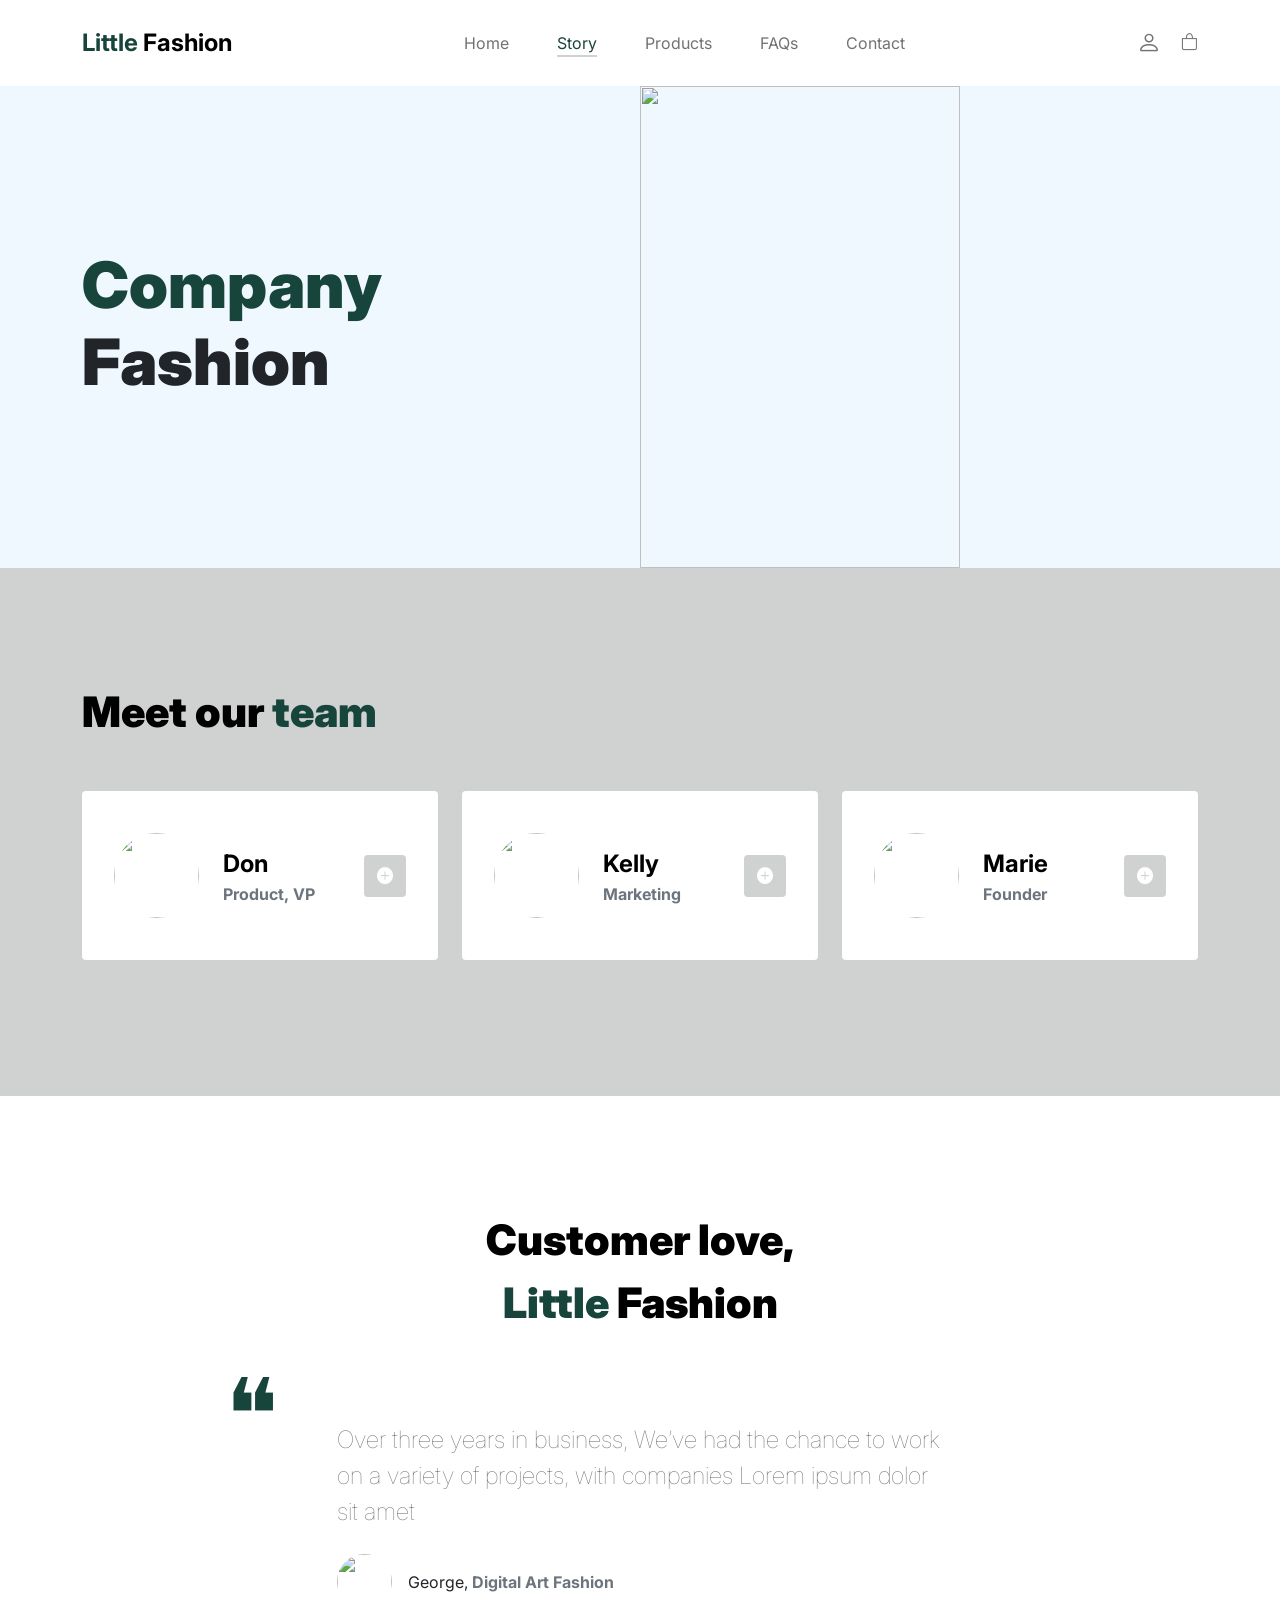
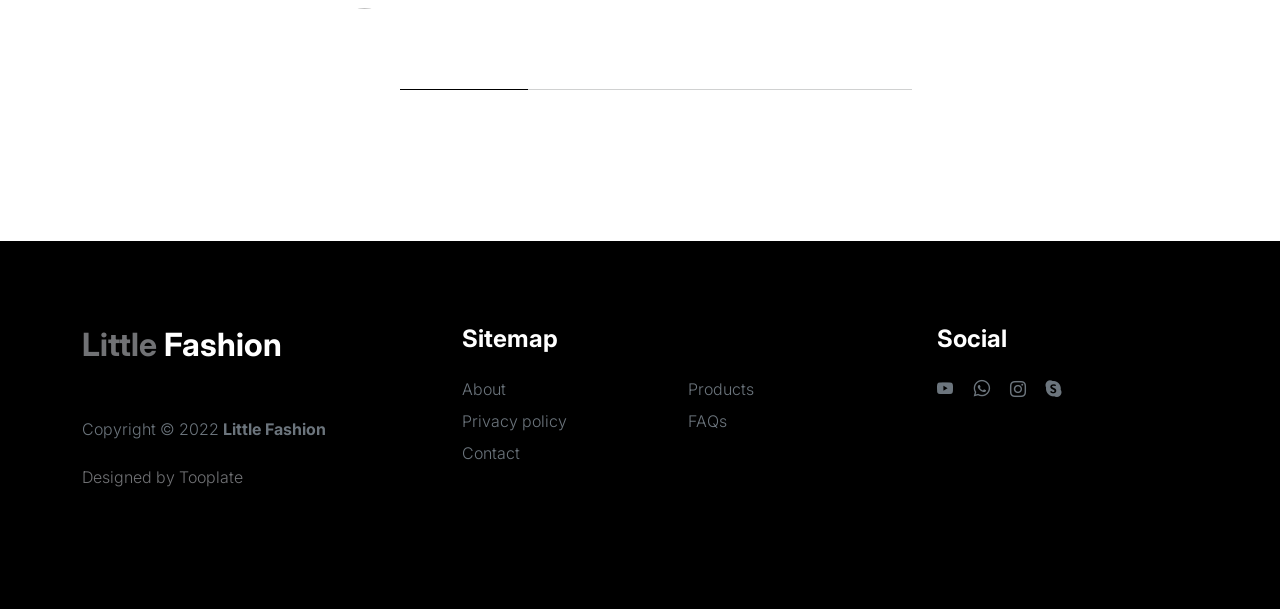
==== about.html @ c706285b "home and contact" ====
<!doctype html>
<html lang="en">
    <head>
        <meta charset="utf-8">
        <meta name="viewport" content="width=device-width, initial-scale=1">

        <meta name="description" content="">
        <meta name="author" content="">

        <title>Tooplate's Little Fashion - About Page</title>

        <!-- CSS FILES -->
        <link rel="preconnect" href="https://fonts.googleapis.com">

        <link rel="preconnect" href="https://fonts.gstatic.com" crossorigin>

        <link href="https://fonts.googleapis.com/css2?family=Inter:wght@100;300;400;700;900&display=swap" rel="stylesheet">

        <link href="css/bootstrap.min.css" rel="stylesheet">
        <link href="css/bootstrap-icons.css" rel="stylesheet">

        <link rel="stylesheet" href="css/slick.css"/>

        <link href="css/tooplate-little-fashion.css" rel="stylesheet">
        
<!--

Tooplate 2127 Little Fashion

https://www.tooplate.com/view/2127-little-fashion

-->
    </head>
    
    <body>

        <section class="preloader">
            <div class="spinner">
                <span class="sk-inner-circle"></span>
            </div>
        </section>
    
        <main>

            <nav class="navbar navbar-expand-lg">
                <div class="container">
                    <button class="navbar-toggler" type="button" data-bs-toggle="collapse" data-bs-target="#navbarNav" aria-controls="navbarNav" aria-expanded="false" aria-label="Toggle navigation">
                        <span class="navbar-toggler-icon"></span>
                    </button>

                    <a class="navbar-brand" href="index.html">
                        <strong><span>Little</span> Fashion</strong>
                    </a>

                    <div class="d-lg-none">
                        <a href="sign-in.html" class="bi-person custom-icon me-3"></a>

                        <a href="product-detail.html" class="bi-bag custom-icon"></a>
                    </div>

                    <div class="collapse navbar-collapse" id="navbarNav">
                        <ul class="navbar-nav mx-auto">
                            <li class="nav-item">
                                <a class="nav-link" href="index.html">Home</a>
                            </li>

                            <li class="nav-item">
                                <a class="nav-link active" href="about.html">Story</a>
                            </li>

                            <li class="nav-item">
                                <a class="nav-link" href="products.html">Products</a>
                            </li>

                            <li class="nav-item">
                                <a class="nav-link" href="faq.html">FAQs</a>
                            </li>

                            <li class="nav-item">
                                <a class="nav-link" href="contact.html">Contact</a>
                            </li>
                        </ul>

                        <div class="d-none d-lg-block">
                            <a href="sign-in.html" class="bi-person custom-icon me-3"></a>

                            <a href="product-detail.html" class="bi-bag custom-icon"></a>
                        </div>
                    </div>
                </div>
            </nav>

            <header class="site-header section-padding-img site-header-image">
                <div class="container">
                    <div class="row">

                        <div class="col-lg-6 col-12 header-info">
                            <h1>
                                <span class="d-block text-primary">Company</span>
                                <span class="d-block text-dark">Fashion</span>
                            </h1>
                        </div>
                    </div>
                </div>

                <img src="images/header/businesspeople-meeting-office-working.jpg" class="header-image img-fluid" alt="">
            </header>

            <section class="team section-padding">
                <div class="container">
                    <div class="row">

                        <div class="col-12">
                            <h2 class="mb-5">Meet our <span>team</span></h2>
                        </div>

                        <div class="col-lg-4 mb-4 col-12">
                            <div class="team-thumb d-flex align-items-center">
                                <img src="images/people/senior-man-wearing-white-face-mask-covid-19-campaign-with-design-space.jpeg" class="img-fluid custom-circle-image team-image me-4" alt="">

                                <div class="team-info">
                                    <h5 class="mb-0">Don</h5>
                                    <strong class="text-muted">Product, VP</strong>

                                    <!-- Button trigger modal -->
                                    <button type="button" class="btn custom-modal-btn" data-bs-toggle="modal" data-bs-target="#don">
                                      <i class="bi-plus-circle-fill"></i>
                                    </button>

                                </div>
                            </div>
                        </div>

                        <div class="col-lg-4 mb-4 col-12">
                            <div class="team-thumb d-flex align-items-center">
                                <img src="images/people/portrait-british-woman.jpeg" class="img-fluid custom-circle-image team-image me-4" alt="">

                                <div class="team-info">
                                    <h5 class="mb-0">Kelly</h5>
                                    <strong class="text-muted">Marketing</strong>

                                    <!-- Button trigger modal -->
                                    <button type="button" class="btn custom-modal-btn" data-bs-toggle="modal" data-bs-target="#kelly">
                                      <i class="bi-plus-circle-fill"></i>
                                    </button>
                                </div>
                            </div>
                        </div>

                        <div class="col-lg-4 mb-lg-0 mb-4 col-12">
                            <div class="team-thumb d-flex align-items-center">
                                <img src="images/people/beautiful-woman-face-portrait-brown-background.jpeg" class="img-fluid custom-circle-image team-image me-4" alt="">

                                <div class="team-info">
                                    <h5 class="mb-0">Marie</h5>
                                    <strong class="text-muted">Founder</strong>

                                    <!-- Button trigger modal -->
                                    <button type="button" class="btn custom-modal-btn" data-bs-toggle="modal" data-bs-target="#marie">
                                      <i class="bi-plus-circle-fill"></i>
                                    </button>
                                </div>
                            </div>
                        </div>

                    </div>
                </div>
            </section>

            <section class="testimonial section-padding">
                <div class="container">
                    <div class="row">

                        <div class="col-lg-9 mx-auto col-11">
                            <h2 class="text-center">Customer love, <br> <span>Little</span> Fashion</h2>

                            <div class="slick-testimonial">
                                <div class="slick-testimonial-caption">
                                    <p class="lead">Over three years in business, We’ve had the chance to work on a variety of projects, with companies Lorem ipsum dolor sit amet</p>

                                    <div class="slick-testimonial-client d-flex align-items-center mt-4">
                                        <img src="images/people/senior-man-wearing-white-face-mask-covid-19-campaign-with-design-space.jpeg" class="img-fluid custom-circle-image me-3" alt="">

                                        <span>George, <strong class="text-muted">Digital Art Fashion</strong></span>
                                    </div>
                                </div>

                                <div class="slick-testimonial-caption">
                                    <p class="lead">Over three years in business, We’ve had the chance to work on a variety of projects, with companies Lorem ipsum dolor sit amet</p>

                                    <div class="slick-testimonial-client d-flex align-items-center mt-4">
                                        <img src="images/people/beautiful-woman-face-portrait-brown-background.jpeg" class="img-fluid custom-circle-image me-3" alt="">

                                        <span>Sandar, <strong class="text-muted">Zoom Fashion Idea</strong></span>
                                    </div>
                                </div>

                                <div class="slick-testimonial-caption">
                                    <p class="lead">Over three years in business, We’ve had the chance to work on a variety of projects, with companies Lorem ipsum dolor sit amet</p>

                                    <div class="slick-testimonial-client d-flex align-items-center mt-4">
                                        <img src="images/people/portrait-british-woman.jpeg" class="img-fluid custom-circle-image me-3" alt="">

                                        <span>Marie, <strong class="text-muted">Art Fashion Design</strong></span>
                                    </div>
                                </div>

                                <div class="slick-testimonial-caption">
                                    <p class="lead">Over three years in business, We’ve had the chance to work on a variety of projects, with companies Lorem ipsum dolor sit amet</p>

                                    <div class="slick-testimonial-client d-flex align-items-center mt-4">
                                        <img src="images/people/woman-wearing-mask-face-closeup-covid-19-green-background.jpeg" class="img-fluid custom-circle-image me-3" alt="">

                                        <span>Catherine, <strong class="text-muted">Dress Fashion</strong></span>
                                    </div>
                                </div>
                            </div>
                        </div>

                    </div>
                </div>
            </section>

        </main>

        <footer class="site-footer">
            <div class="container">
                <div class="row">

                    <div class="col-lg-3 col-10 me-auto mb-4">
                        <h4 class="text-white mb-3"><a href="index.html">Little</a> Fashion</h4>
                        <p class="copyright-text text-muted mt-lg-5 mb-4 mb-lg-0">Copyright © 2022 <strong>Little Fashion</strong></p>
                        <br>
                        <p class="copyright-text">Designed by <a href="https://www.tooplate.com/" target="_blank">Tooplate</a></p>
                    </div>

                    <div class="col-lg-5 col-8">
                        <h5 class="text-white mb-3">Sitemap</h5>

                        <ul class="footer-menu d-flex flex-wrap">
                            <li class="footer-menu-item"><a href="about.html" class="footer-menu-link">About</a></li>

                            <li class="footer-menu-item"><a href="#" class="footer-menu-link">Products</a></li>

                            <li class="footer-menu-item"><a href="#" class="footer-menu-link">Privacy policy</a></li>

                            <li class="footer-menu-item"><a href="#" class="footer-menu-link">FAQs</a></li>

                            <li class="footer-menu-item"><a href="#" class="footer-menu-link">Contact</a></li>
                        </ul>
                    </div>

                    <div class="col-lg-3 col-4">
                        <h5 class="text-white mb-3">Social</h5>

                        <ul class="social-icon">

                            <li><a href="#" class="social-icon-link bi-youtube"></a></li>

                            <li><a href="#" class="social-icon-link bi-whatsapp"></a></li>

                            <li><a href="#" class="social-icon-link bi-instagram"></a></li>

                            <li><a href="#" class="social-icon-link bi-skype"></a></li>
                        </ul>
                    </div>

                </div>
            </div>
        </footer>

        <!-- TEAM MEMBER MODAL -->
        <div class="modal fade" id="don" tabindex="-1" aria-labelledby="exampleModalLabel" aria-hidden="true">
            <div class="modal-dialog modal-dialog-centered modal-lg">
                <div class="modal-content border-0">
                    <div class="modal-header flex-column">
                        <h3 class="modal-title" id="exampleModalLabel">Don Haruko</h3>

                        <h6 class="text-muted">Product, VP</h6>

                        <button type="button" class="btn-close" data-bs-dismiss="modal" aria-label="Close"></button>
                    </div>

                    <div class="modal-body">
                        <h5 class="mb-4">Over three years in business had the chance to work on variety of projects, with companies</h5>

                        <div class="row mb-4">
                            <div class="col-lg-6 col-12">
                                <p>Lorem ipsum dolor sit amet, consectetur adipiscing elit, sed do eiusmod tempor incididunt ut labore et dolore magna aliqua.</p>
                            </div>

                            <div class="col-lg-6 col-12">
                                <p>Incididunt ut labore et dolore magna aliqua. Quis ipsum suspendisse commodo viverra.</p>
                            </div>
                        </div>

                        <ul class="social-icon">
                            <li class="me-3"><strong>Where to find?</strong></li>

                            <li><a href="#" class="social-icon-link bi-youtube"></a></li>

                            <li><a href="#" class="social-icon-link bi-whatsapp"></a></li>

                            <li><a href="#" class="social-icon-link bi-instagram"></a></li>
                        </ul>
                    </div>
                </div>

            </div>
        </div>

        <!-- TEAM MEMBER MODAL -->
        <div class="modal fade" id="kelly" tabindex="-1" aria-labelledby="exampleModalLabel" aria-hidden="true">
            <div class="modal-dialog modal-dialog-centered modal-lg">
                <div class="modal-content border-0">
                    <div class="modal-header flex-column">
                        <h3 class="modal-title" id="exampleModalLabel">Kelly Lisa</h3>

                        <h6 class="text-muted">Global, Head of Marketing</h6>

                        <button type="button" class="btn-close" data-bs-dismiss="modal" aria-label="Close"></button>
                    </div>

                    <div class="modal-body">
                        <h5 class="mb-4">Over three years in business had the chance to work on variety of projects, with companies</h5>

                        <div class="row mb-4">
                            <div class="col-lg-6 col-12">
                                <p>Lorem ipsum dolor sit amet, consectetur adipiscing elit, sed do eiusmod tempor incididunt ut labore et dolore magna aliqua.</p>
                            </div>

                            <div class="col-lg-6 col-12">
                                <p>Incididunt ut labore et dolore magna aliqua. Quis ipsum suspendisse commodo viverra.</p>
                            </div>
                        </div>

                        <ul class="social-icon">
                            <li class="me-3"><strong>Where to find?</strong></li>

                            <li><a href="#" class="social-icon-link bi-facebook"></a></li>

                            <li><a href="#" class="social-icon-link bi-instagram"></a></li>
                        </ul>
                    </div>
                </div>

            </div>
        </div>

        <!-- TEAM MEMBER MODAL -->
        <div class="modal fade" id="marie" tabindex="-1" aria-labelledby="exampleModalLabel" aria-hidden="true">
            <div class="modal-dialog modal-dialog-centered modal-lg">
                <div class="modal-content border-0">
                    <div class="modal-header flex-column">
                        <h3 class="modal-title" id="exampleModalLabel">Marie Sam</h3>

                        <h6 class="text-muted">Founder & CEO</h6>

                        <button type="button" class="btn-close" data-bs-dismiss="modal" aria-label="Close"></button>
                    </div>

                    <div class="modal-body">
                        <h5 class="mb-4">Over three years in business had the chance to work on variety of projects, with companies</h5>

                        <div class="row mb-4">
                            <div class="col-lg-6 col-12">
                                <p>Lorem ipsum dolor sit amet, consectetur adipiscing elit, sed do eiusmod tempor incididunt ut labore et dolore magna aliqua.</p>
                            </div>

                            <div class="col-lg-6 col-12">
                                <p>Incididunt ut labore et dolore magna aliqua. Quis ipsum suspendisse commodo viverra.</p>
                            </div>
                        </div>

                        <ul class="social-icon">
                            <li class="me-3"><strong>Where to find?</strong></li>

                            <li><a href="#" class="social-icon-link bi-twitter"></a></li>

                            <li><a href="#" class="social-icon-link bi-linkedin"></a></li>

                            <li><a href="#" class="social-icon-link bi-envelope"></a></li>
                        </ul>
                    </div>
                </div>

            </div>
        </div>

        <!-- JAVASCRIPT FILES -->
        <script src="js/jquery.min.js"></script>
        <script src="js/bootstrap.bundle.min.js"></script>
        <script src="js/Headroom.js"></script>
        <script src="js/jQuery.headroom.js"></script>
        <script src="js/slick.min.js"></script>
        <script src="js/custom.js"></script>

    </body>
</html>
---- css/tooplate-little-fashion.css ----
/*

Tooplate 2127 Little Fashion

https://www.tooplate.com/view/2127-little-fashion

*/


/*---------------------------------------
  CUSTOM PROPERTIES ( VARIABLES )             
-----------------------------------------*/
:root {
  --white-color:                #FFFFFF;
  --primary-color:              #18453B;
  --section-bg-color:           #f0f8ff;
  --dark-color:                 #000000;
  --grey-color:                 #d0d1d1;
  --p-color:                    #717275;

  --body-font-family:           'Inter', sans-serif;

  --h5-font-size:               24px;
  --p-font-size:                20px;
  --copyright-text-font-size:   16px;
  --product-link-font-size:     14px;
  --custom-link-font-size:      12px;

  --font-weight-thin:           100;
  --font-weight-light:          300;
  --font-weight-normal:         400;
  --font-weight-bold:           700;
  --font-weight-black:          900;
}

body,
html {
  height: 100%;
}

html {
  scroll-behavior: smooth;
}

@media screen and (prefers-reduced-motion: reduce) {
  html {
    scroll-behavior: auto;
  }
}

body {
    background: var(--white-color);
    font-family: var(--body-font-family);    
    position: relative;
}

/*---------------------------------------
  TYPOGRAPHY               
-----------------------------------------*/

h2,
h3,
h4,
h5,
h6 {
  color: var(--dark-color);
  line-height: inherit;
}

h1,
h2,
h3,
h4,
h5,
h6 {
  font-weight: var(--font-weight-bold);
}

h1,
h2 {
  font-weight: var(--font-weight-black);
}

h1 {
  font-size: 64px;
  line-height: normal;
}

h2 {
  font-size: 42px;
}

h3 {
  font-size: 36px;
}

h4 {
  font-size: 32px;
}

h5 {
  font-size: 24px;
}

h6 {
  font-size: 20px;
}

p {
  color: var(--p-color);
  font-size: var(--p-font-size);
  font-weight: var(--font-weight-light);
}

a, 
button {
  touch-action: manipulation;
  transition: all 0.3s;
}

.hero-image {
  margin-bottom: 3rem;
}

.hero-heading {
  margin-bottom: 4rem;
}

.content-section {
  margin-bottom: 4rem;
}

a {
  color: var(--p-color);
  text-decoration: none;
}

a:hover {
  color: var(--primary-color);
}

.text-primary {
  color: var(--primary-color) !important;
}

::selection {
  background: var(--primary-color);
  color: var(--white-color);
}

/*---------------------------------------
  CUSTOM LINK               
-----------------------------------------*/
.custom-link {
  color: var(--p-color);
  font-size: var(--custom-link-font-size);
  font-weight: var(--font-weight-bold);
  text-transform: uppercase;
  position: relative;
}

.custom-link i {
  position: absolute;
  opacity: 0;
  bottom: 0;
  left: 100%;
  transition: all 0.3s;
  line-height: normal;
}

.custom-link:hover i {
  opacity: 1;
  left: 101%;
}

.lead {
  font-size: 1.5rem;
  font-weight: var(--font-weight-thin);
}

b,
strong {
  font-weight: var(--font-weight-bold);
}

/*---------------------------------------
  PRE LOADER               
-----------------------------------------*/
.preloader {
  position: fixed;
  top: 0;
  left: 0;
  width: 100%;
  height: 100%;
  z-index: 99999;
  display: flex;
  flex-flow: row nowrap;
  justify-content: center;
  align-items: center;
  background: none repeat scroll 0 0 var(--white-color);
}

.spinner {
  border: 1px solid transparent;
  border-radius: 5px;
  position: relative;
}

.spinner::before {
  content: '';
  box-sizing: border-box;
  position: absolute;
  top: 50%;
  left: 50%;
  width: 45px;
  height: 45px;
  margin-top: -10px;
  margin-left: -23px;
  border-radius: 50%;
  border: 1px solid #959595;
  border-top-color: var(--white-color);
  animation: spinner .9s linear infinite;
}

@keyframes spinner {
  to {transform: rotate(360deg);}
}

/*---------------------------------------
  CUSTOM BUTTON & ICON              
-----------------------------------------*/
.custom-btn {
  background: var(--dark-color);
  border-radius: 50px;
  color: var(--white-color);
  font-size: var(--copyright-text-font-size);
  text-transform: uppercase;
  padding: 16.50px 20px;
}

.social-btn {
  background: transparent;
  border: 1px solid var(--grey-color);
  color: var(--dark-color);
  text-transform: none;
}

.social-btn:hover {
  border-color: transparent;
}

.cart-form-select {
  border-radius: 0;
  padding-top: 15px;
  padding-bottom: 15px;
}

.cart-btn {
  border-radius: 0;
  width: 100%;
  font-size: var(--product-link-font-size);
}

.custom-btn:hover,
.slick-slideshow .custom-btn:hover {
  background: var(--primary-color);
  color: var(--white-color);
}

.nav-pills .nav-link.active,
.nav-pills .show>.nav-link {
  background-color: #d3d3d3 !important;
  color: #000 !important;
  border-color: #d3d3d3 !important;
}

.nav-pills .nav-link {
  color: #000;
}

.text-primary,
.btn-danger,
.text-danger {
  color: #18453B !important;
}

.btn-danger {
  background-color: #18453B !important;
  border-color: #18453B !important;
}

.custom-icon {
  color: var(--p-color);
  font-size: 24px;
}

.custom-icon {
  display: inline-block;
  vertical-align: middle;
}

.bi-bag.custom-icon {
  font-size: 17px;
}

.featured-icon {
  color: var(--grey-color);
  font-size: 52px;
}

/*---------------------------------------
  DIV SEPARATOR               
-----------------------------------------*/
.div-separator {
  position: relative;
}

.div-separator::before {
  content: "";
  height: 1px;
  background: var(--grey-color);
  display: block;
  width: 100%;
}

.div-separator span {
  position: absolute;
  top: 50%;
  margin-left: -22.5px;
  left: 50%;
  text-align: center;
  background: var(--white-color);
  margin-top: -11px;
  color: var(--dark-color);
  font-weight: var(--font-weight-bold);
  font-size: 14px;
  width: 35px;
  text-transform: uppercase;
}

/*---------------------------------------
  FULL IMAGE               
-----------------------------------------*/
.full-image-img {
  display: block;
  position: absolute;
  z-index: -1;
  right: 0;
  width: 100%;
  bottom: -120px;
  min-width: 650px;
}

@media (min-width: 1600px) {
  .full-image-img {
    bottom: -200px;
  }
}

/*---------------------------------------
  NAVIGATION               
-----------------------------------------*/
.navbar {
  background: var(--white-color);
  position: fixed;
  top: 0;
  right: 0;
  left: 0;
  padding: 25px 0;
  z-index: 2;
  will-change: transform;
  transition: transform 300ms linear;
}

.navbar span, h2 span, h4 span {
	color: var(--primary-color);
}

.navbar.headroom--not-top {
  padding: 20px 0;
}

.headroom--pinned {
  transform: translate(0, 0);
}

.headroom--unpinned {
  transform: translate(0, -150%);
}

.navbar-brand {
  color: var(--dark-color);
  font-size: 24px;
  font-weight: var(--font-weight-light);
  margin: 0;
  padding: 0;
}

.navbar-expand-lg .navbar-nav .nav-link {
  display: inline-block;
  padding: 0;
  margin-right: 1.5rem;
  margin-left: 1.5rem;
}

.nav-link {
  color: var(--p-color);
  font-size: 16px;
  position: relative;
}

.navbar .nav-link::after {
  position: absolute;
  top: 100%;
  left: 0;
  width: 100%;
  height: 2px;
  background: var(--grey-color);
  content: '';
  opacity: 0;
  -webkit-transition: opacity 0.3s, -webkit-transform 0.3s;
  -moz-transition: opacity 0.3s, -moz-transform 0.3s;
  transition: opacity 0.3s, transform 0.3s;
  -webkit-transform: translateY(10px);
  -moz-transform: translateY(10px);
  transform: translateY(10px);
}

.navbar .nav-link.active::after, 
.navbar .nav-link:hover::after {
  opacity: 1;
  -webkit-transform: translateY(0px);
  -moz-transform: translateY(0px);
  transform: translateY(0px);
}

.navbar .nav-link.active,
.navbar .nav-link:hover {
  color: var(--primary-color);
}

.nav-link:focus, 
.nav-link:hover {
  color: var(--p-color);
}

.navbar-toggler {
  border: 0;
  padding: 0;
  cursor: pointer;
  margin: 0;
  width: 30px;
  height: 35px;
  outline: none;
}

.navbar-toggler:focus {
  outline: none;
  box-shadow: none;
}

.navbar-toggler[aria-expanded="true"] .navbar-toggler-icon {
  background: transparent;
}

.navbar-toggler[aria-expanded="true"] .navbar-toggler-icon:before,
.navbar-toggler[aria-expanded="true"] .navbar-toggler-icon:after {
  transition: top 300ms 50ms ease, -webkit-transform 300ms 350ms ease;
  transition: top 300ms 50ms ease, transform 300ms 350ms ease;
  transition: top 300ms 50ms ease, transform 300ms 350ms ease, -webkit-transform 300ms 350ms ease;
  top: 0;
}

.navbar-toggler[aria-expanded="true"] .navbar-toggler-icon:before {
  transform: rotate(45deg);
}

.navbar-toggler[aria-expanded="true"] .navbar-toggler-icon:after {
  transform: rotate(-45deg);
}

.navbar-toggler .navbar-toggler-icon {
  background: var(--dark-color);
  transition: background 10ms 300ms ease;
  display: block;
  width: 30px;
  height: 2px;
  position: relative;
}

.navbar-toggler .navbar-toggler-icon::before,
.navbar-toggler .navbar-toggler-icon::after {
  transition: top 300ms 350ms ease, -webkit-transform 300ms 50ms ease;
  transition: top 300ms 350ms ease, transform 300ms 50ms ease;
  transition: top 300ms 350ms ease, transform 300ms 50ms ease, -webkit-transform 300ms 50ms ease;
  position: absolute;
  right: 0;
  left: 0;
  background: var(--dark-color);
  width: 30px;
  height: 2px;
  content: '';
}

.navbar-toggler .navbar-toggler-icon:before {
  top: -8px;
}

.navbar-toggler .navbar-toggler-icon:after {
  top: 8px;
}

/*---------------------------------------
  SITE HEADER              
-----------------------------------------*/
.site-header {
  background-color: var(--section-bg-color);
  position: relative;
  overflow: hidden;
  margin-top: 86px;
}

.site-header.section-padding {
  padding-top: 7rem;
  padding-bottom: 7rem;
}

.site-header.section-padding-img {
  padding-top: 10rem;
  padding-bottom: 10rem;
}

.header-image {
  position: absolute;
  top: 0;
  right: 0;
  width: 50%;
  height: 100%;
  object-fit: cover;
}

/*---------------------------------------
  SLICK SLIDESHOW               
-----------------------------------------*/
@media (min-width: 992px) {
  .slick-slideshow {
    height: 100vh;
  }
}

.slick-slideshow {
  margin-top: 86px;
}

.slick-title {
  color: var(--white-color);
}

.slick-custom {
  position: relative;
}

.slick-custom img {
  width: 100%;
  object-fit: cover;
}

.slick-bottom {
  background: linear-gradient(to top, var(--dark-color), transparent 90%);
  position: absolute;
  z-index: 2;
  bottom: 0;
  right: 0;
  left: 0;
  width: 100%;
  height: 100%;
}

.slick-bottom .container {
  position: absolute;
  top: 40%;
  left: 50%;
  transform: translate(-50%, -40%);
}

.slick-overlay {
  background: linear-gradient(to top, #000, transparent 120%);
  position: absolute;
  top: 0;
  right: 0;
  bottom: 0;
  left: 0;
}

.slick-slideshow .custom-btn {
  font-weight: var(--font-weight-bold);
  display: inline-block;
  padding-right: 32px;
  padding-left: 32px;
}

@media (min-width: 576px) {
  .slick-slideshow .slick-dots {
    max-width: 540px;
  }
}

@media (min-width: 768px) {
  .slick-slideshow .slick-dots {
    max-width: 720px;
  }
}

@media (min-width: 992px) {
  .slick-slideshow .slick-dots {
    max-width: 960px;
  }
}

@media (min-width: 1200px) {
  .slick-slideshow .slick-dots {
    max-width: 1140px;
  }
}

@media (min-width: 1400px) {
  .slick-slideshow .slick-dots {
    max-width: 1320px;
  }
}

.slick-slideshow .slick-dots {
  position: absolute;
  z-index: 2;
  top: 50%;
  left: 0;
  right: 0;
  transform: translate(0, -50%);
  margin: 0 auto;
  padding: 0;
}

.slick-slideshow .slick-dots li {
  background: transparent;
  border: 5px solid rgba(255, 255, 255, 0.35);
  border-radius: 100%;
  display: block;
  width: 30px;
  height: 30px;
  margin: 10px;
  padding: 5px;
  margin-left: auto;
  cursor: pointer;
}

.slick-slideshow .slick-dots button {
  background: transparent;
  border: none;
  color: transparent;
  display: block;
  width: 100%;
  height: 0;
  margin: 0;
  padding: 0;
  outline: none;
  height: 0;
}

.slick-slideshow .slick-dots li:hover,
.slick-slideshow .slick-dots .slick-active {
  background: var(--white-color);
}

/*---------------------------------------
  CUSTOM CIRCLE IMAGES               
-----------------------------------------*/

.custom-circle-image {
  border-radius: 100px;
  width: 55px;
  height: 55px;
}

.custom-circle-image.team-image {
  width: 85px;
  height: 85px;
}

/*---------------------------------------
  TESTIMONIAL               
-----------------------------------------*/
.slick-testimonial .slick-list,
.slick-testimonial .slick-track {
  height: 100%;
}

.slick-testimonial {
  margin: auto;
}

.slick-testimonial-caption {
  quotes: '❝' '❞';
  position: relative;
  padding: 5rem 7rem;
}

.slick-testimonial-caption::before {
  content: open-quote;
  display: inline-block;
  color: var(--primary-color);
  font-family: auto;
  font-size: 100px;
  height: 0;
  position: absolute;
  top: 0;
  left: 0;
}

.slick-testimonial .slick-dots {
  text-align: center;
}

.slick-testimonial .slick-dots li {
  background: var(--grey-color);
  display: inline-block;
  vertical-align: top;
  width: 16%;
  height: 1px;
}

.slick-testimonial .slick-dots button {
  background: transparent;
  border: none;
  color: transparent;
  display: block;
  width: 100%;
  height: 0;
  margin: 0;
  padding: 0;
}

.slick-testimonial .slick-dots li:hover,
.slick-testimonial .slick-dots .slick-active {
  background: var(--dark-color);
}

/*---------------------------------------
  SECTION               
-----------------------------------------*/
section {
  content-visibility: auto;
  contain-intrinsic-size: 700px;
}

.section-padding {
  padding-top: 7rem;
  padding-bottom: 7rem;
}

.featured {
  background: var(--section-bg-color);
}

/*---------------------------------------
  ABOUT               
-----------------------------------------*/
.about .nav-pills .nav-item {
  width: 100%;
}

.about .nav-pills .nav-link {
  color: var(--grey-color);
  font-size: 18px;
  font-weight: var(--font-weight-bold);
  border-left: 1px solid var(--grey-color);
  border-radius: 0;
  padding-right: 0;
}

.about .nav-pills .nav-link:hover,
.about .nav-pills .nav-link.active, 
.about .nav-pills .show>.nav-link {
  background: transparent;
  border-left-color: var(--primary-color);
  color: var(--primary-color);
}

/*---------------------------------------
  FAQ ACCORDION               
-----------------------------------------*/
.accordion-item {
  background-color: transparent;
  border-top: 0;
  border-right: 0;
  border-left: 0;
}

.accordion-button {
  background-color: transparent;
  box-shadow: none;
}

.accordion-button:not(.collapsed) {
  background: transparent;
  box-shadow: none;
}

button:focus:not(:focus-visible) {
  border-color: transparent;
  box-shadow: none;
}

.accordion-body {
  border-top: 1px solid rgba(0,0,0,.125);
}

.accordion-button {
  font-size: 1.5rem;
  font-weight: var(--font-weight-normal);
  padding-top: 1.5rem;
  padding-right: 0;
  padding-bottom: 1.5rem;
  padding-left: 0;
}

.accordion-body {
  padding: 2rem 0;
}

/*---------------------------------------
  TEAM MEMBERS               
-----------------------------------------*/
.team {
  background: var(--grey-color);
}

.team-thumb {
  background: var(--white-color);
  position: relative;
  border-radius: .25rem;
  padding: 42px 32px;
}

.team-info {
  width: 100%;
}

.custom-modal-btn {
  background: var(--grey-color);
  color: var(--white-color);
  position: absolute;
  top: 0;
  right: 0;
  bottom: 0;
  margin: auto 32px;
  width: 42px;
  height: 42px;
}

.modal-body {
  padding: 4rem;
}

.modal-header {
  padding-top: 7rem;
  padding-bottom: 5rem;
}

.modal-header .btn-close {
  position: absolute;
  top: 0;
  right: 0;
  font-size: 24px;
  margin: 32px;
}

#cart-modal .modal-header .btn-close {
  z-index: 2;
  margin: 22px;
}

#cart-modal .modal-header {
  border-bottom: 0;
  padding: 0;
}

#cart-modal .modal-footer {
  padding: 2rem 4rem;
}

/*---------------------------------------
  SKILL - PROGRESS BAR               
-----------------------------------------*/
.skill-thumb strong {
  display: inline-block;
  margin-bottom: 6px;
}

.skill-thumb span {
  color: var(--dark-color);
  font-size: 24px;
  font-weight: var(--font-weight-bold);
}

.skill-thumb .progress {
  background: var(--white-color);
  box-shadow: none;
  border-radius: 100px;
  height: 1px;
  margin-bottom: 16px;
}

.skill-thumb .progress .progress-bar-primary {
  background: var(--grey-color);
}

/*---------------------------------------
  PRODUCT               
-----------------------------------------*/
.front-product {
  background: var(--section-bg-color);
}

.product-thumb {
  background: var(--white-color);
  position: relative;
  transition: all 0.5s ease-out;
}

.product-image {
  transition: all 0.5s ease-out;
}

.product-thumb:hover .product-image {
  box-shadow: 0 1rem 3rem rgba(0,0,0,.175);
}

.product-top {
  position: absolute;
  top: 0;
  right: 0;
  left: 0;
  margin: 20px;
}

.product-info {
  padding: 30px 20px;
}

.product-description,
.product-cart-thumb {
  padding: 0 20px;
}

.product-icon {
  color: var(--white-color);
}

.product-title-link {
  color: var(--dark-color);
}

.product-additional-link {
  display: inline-block;
  vertical-align: top;
  font-size: var(--product-link-font-size);
  margin-top: 32px;
  margin-right: 12px;
}

.product-alert {
  background: var(--white-color);
  color: var(--p-color);
  font-size: var(--custom-link-font-size);
  font-weight: var(--font-weight-bold);
  padding: 3px 10px;
}

.product-p {
  font-size: var(--product-link-font-size);
}

.view-all {
  text-transform: uppercase;
  color: var(--p-color);
  font-size: 13px;
  font-weight: var(--font-weight-bold);
  border-bottom: 2px solid var(--grey-color);
  padding-bottom: 6px;
}

/*---------------------------------------
  CONTACT              
-----------------------------------------*/
.contact-info {
  padding: 40px;
}

.contact-form .form-control {
  border-color: var(--grey-color);
  font-weight: var(--font-weight-normal);
}

.form-floating>label {
  color: var(--grey-color);
  font-weight: var(--font-weight-normal);
}

.contact-form button[type='submit'] {
  background: var(--dark-color);
  border: none;
  border-radius: 100px;
  color: var(--white-color);
  font-weight: var(--font-weight-bold);
  text-transform: uppercase;
  padding: 16px;
}

.contact-form button[type='submit']:hover {
  background: var(--primary-color);
}

/*---------------------------------------
  SITE FOOTER               
-----------------------------------------*/
.site-footer {
  background: var(--dark-color);
  padding-top: 5rem;
  padding-bottom: 5rem;
}

.footer-menu {
  margin: 0;
  padding: 0;
}

.footer-menu-item {
  display: block;
  width: 50%;
}

.footer-menu-link {
  color: #6c757d;
  font-weight: var(--font-weight-light);
  display: inline-block;
  vertical-align: top;
  margin-top: 4px;
  margin-bottom: 4px;
}

.site-footer .social-icon-link {
  margin-top: 4px;
}

.site-footer .social-icon-link:hover,
.footer-menu-link:hover {
  color: var(--white-color);
}

.copyright-text {
  font-size: var(--copyright-text-font-size);
}

/*---------------------------------------
  SOCIAL ICON               
-----------------------------------------*/
.social-icon {
  margin: 0;
  padding: 0;
}

.social-icon li {
  list-style: none;
  display: inline-block;
  vertical-align: top;
}

.social-icon-link {
  color: #6c757d;
  font-size: 1rem;
  display: inline-block;
  vertical-align: top;
  margin-bottom: 4px;
  margin-right: 15px;
}

.social-icon-link:hover {
  color: var(--primary-color);
}

/*---------------------------------------
  RESPONSIVE STYLES               
-----------------------------------------*/
@media screen and (max-width: 1200px) {
  h1 {
    font-size: 62px;
  }
}

@media screen and (max-width: 991px) {
  h1 {
    font-size: 42px;
    margin-bottom: 0;
  }

  h2 {
    font-size: 36px;
  }

  h3 {
    font-size: 32px;
  }

  h4 {
    font-size: 28px;
  }

  h5 {
    font-size: 24px;
  }

  h6 {
    font-size: 20px;
  }

  .lead {
    font-size: 16px;
  }

  .navbar-expand-lg .navbar-nav .nav-link {
    margin-top: 1rem;
  }

  .site-header {
    background-position: bottom;
  }

  #cart-modal .modal-header .btn-close {
    margin: 22px 14px;
  }

  .custom-btn {
    font-size: 14px;
    padding: 13.5px 20px;
  }

  .slick-slideshow .custom-btn {
    padding-right: 27px;
    padding-left: 27px;
  }

  .social-login,
  .div-separator {
    width: 75% !important;
  }

  #cart-modal .modal-footer .row {
    width: 100% !important;
  }

  .site-header.section-padding,
  .section-padding {
    padding-top: 4rem;
    padding-bottom: 4rem;
  }

  .site-header-image.section-padding {
    padding-bottom: 0;
  }

  .header-info {
    padding-top: 50px;
    padding-bottom: 100px;
  }

  .header-image {
    position: relative;
    top: auto;
    bottom: 0;
    left: 0;
    width: auto;
    height: auto;
  }

  .slick-testimonial-caption {
    padding: 6rem 3rem 4rem 3rem;
  }

  .slick-slideshow .slick-dots li {
    width: 25px;
    height: 25px;
  }

  .modal-header {
    padding-top: 6rem;
    padding-bottom: 2rem;
  }

  .modal-body {
    padding: 2rem;
  }

  #cart-modal .modal-footer {
    padding-right: 0;
    padding-left: 0;
  }

  #cart-modal .modal-body {
    padding: 4rem 2rem 2rem 2rem;
  }

  .full-image-img {
    bottom: 0;
  }
}
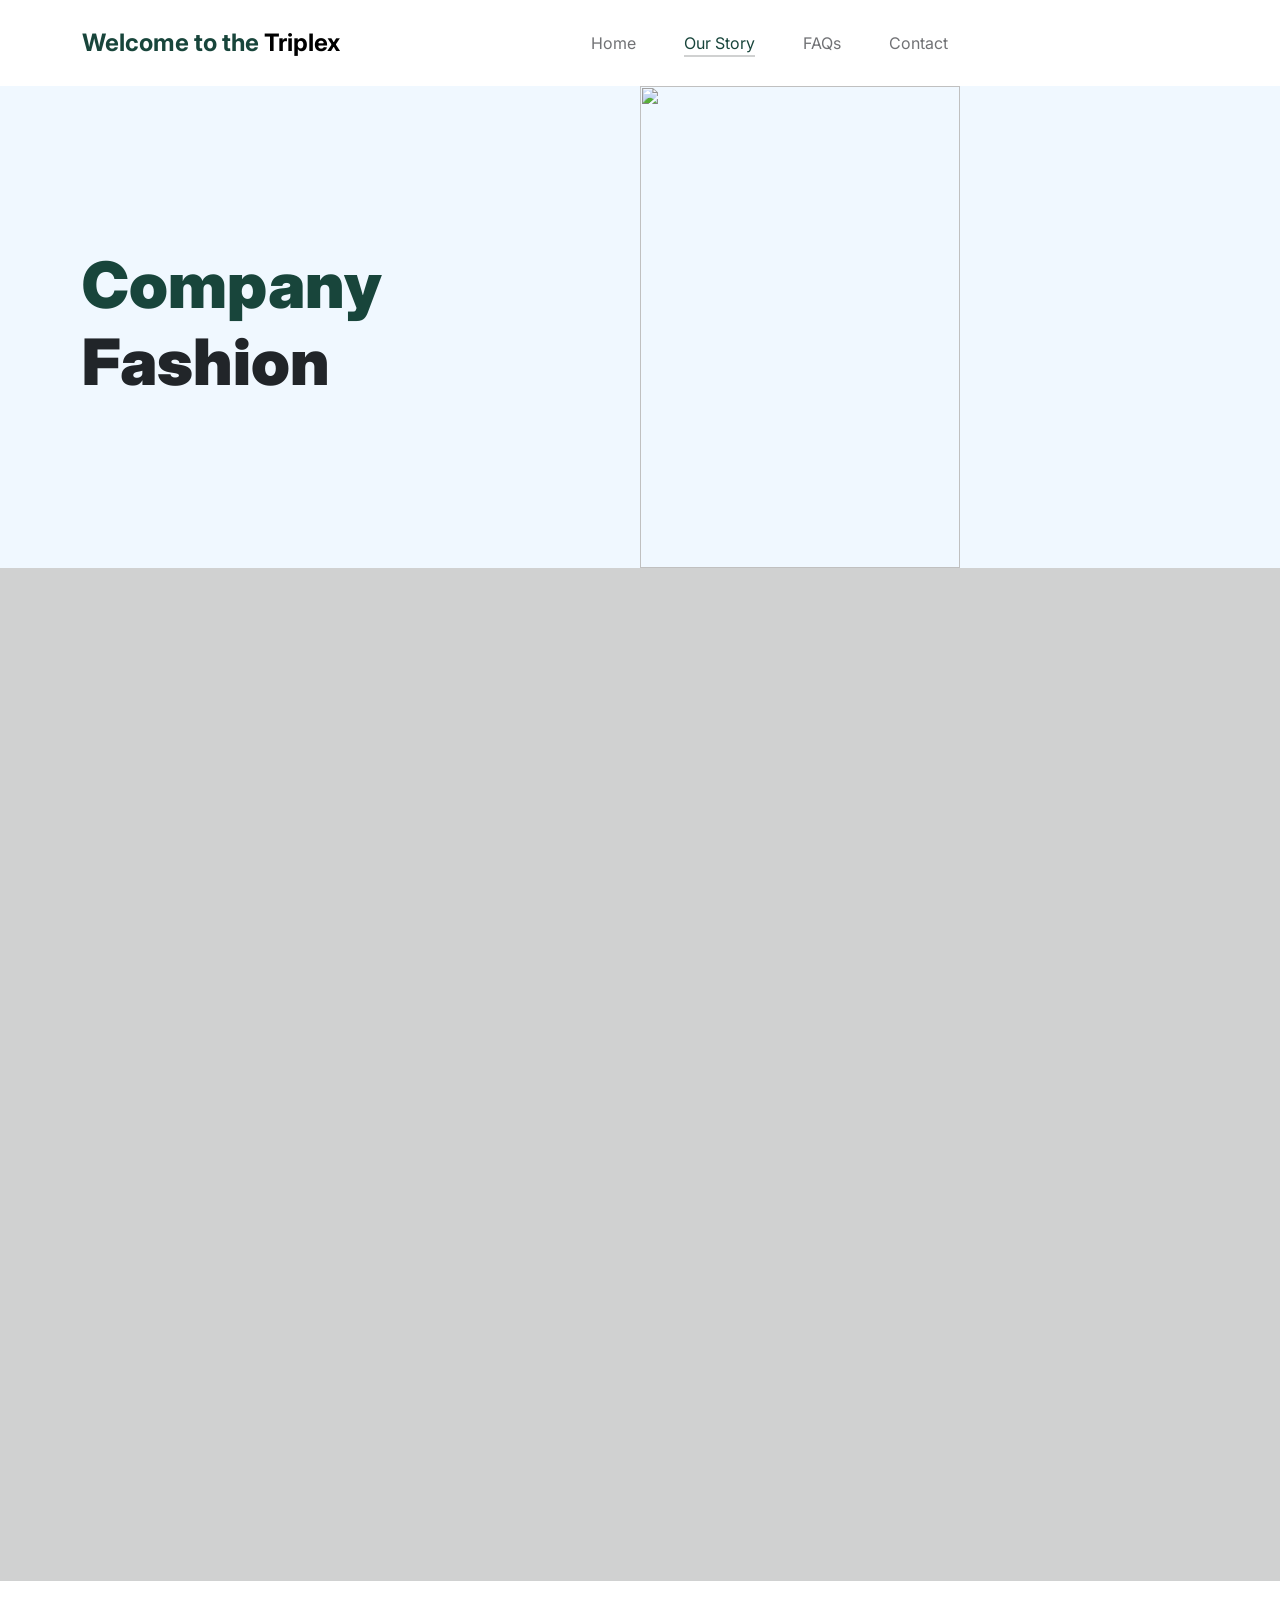
==== commit fc823914: "header and footer" ====
--- a/about.html
+++ b/about.html
@@ -49,14 +49,8 @@
                     </button>
 
                     <a class="navbar-brand" href="index.html">
-                        <strong><span>Little</span> Fashion</strong>
+                        <strong><span>Welcome to the</span> Triplex</strong>
                     </a>
-
-                    <div class="d-lg-none">
-                        <a href="sign-in.html" class="bi-person custom-icon me-3"></a>
-
-                        <a href="product-detail.html" class="bi-bag custom-icon"></a>
-                    </div>
 
                     <div class="collapse navbar-collapse" id="navbarNav">
                         <ul class="navbar-nav mx-auto">
@@ -65,11 +59,7 @@
                             </li>
 
                             <li class="nav-item">
-                                <a class="nav-link active" href="about.html">Story</a>
-                            </li>
-
-                            <li class="nav-item">
-                                <a class="nav-link" href="products.html">Products</a>
+                                <a class="nav-link active" href="about.html">Our Story</a>
                             </li>
 
                             <li class="nav-item">
@@ -80,12 +70,6 @@
                                 <a class="nav-link" href="contact.html">Contact</a>
                             </li>
                         </ul>
-
-                        <div class="d-none d-lg-block">
-                            <a href="sign-in.html" class="bi-person custom-icon me-3"></a>
-
-                            <a href="product-detail.html" class="bi-bag custom-icon"></a>
-                        </div>
                     </div>
                 </div>
             </nav>
@@ -228,8 +212,8 @@
                 <div class="row">
 
                     <div class="col-lg-3 col-10 me-auto mb-4">
-                        <h4 class="text-white mb-3"><a href="index.html">Little</a> Fashion</h4>
-                        <p class="copyright-text text-muted mt-lg-5 mb-4 mb-lg-0">Copyright © 2022 <strong>Little Fashion</strong></p>
+                        <h4 class="text-white mb-3"><a href="index.html">Tri</a>plex</h4>
+                        <p class="copyright-text text-muted mt-lg-5 mb-4 mb-lg-0">Copyright © 2026 <strong>Triplex</strong></p>
                         <br>
                         <p class="copyright-text">Designed by <a href="https://www.tooplate.com/" target="_blank">Tooplate</a></p>
                     </div>
@@ -238,20 +222,16 @@
                         <h5 class="text-white mb-3">Sitemap</h5>
 
                         <ul class="footer-menu d-flex flex-wrap">
-                            <li class="footer-menu-item"><a href="about.html" class="footer-menu-link">About</a></li>
-
-                            <li class="footer-menu-item"><a href="#" class="footer-menu-link">Products</a></li>
-
-                            <li class="footer-menu-item"><a href="#" class="footer-menu-link">Privacy policy</a></li>
-
-                            <li class="footer-menu-item"><a href="#" class="footer-menu-link">FAQs</a></li>
-
-                            <li class="footer-menu-item"><a href="#" class="footer-menu-link">Contact</a></li>
+                            <li class="footer-menu-item"><a href="about.html" class="footer-menu-link">Story</a></li>
+
+                            <li class="footer-menu-item"><a href="faq.html" class="footer-menu-link">FAQs</a></li>
+
+                            <li class="footer-menu-item"><a href="contact.html" class="footer-menu-link">Contact</a></li>
                         </ul>
                     </div>
 
                     <div class="col-lg-3 col-4">
-                        <h5 class="text-white mb-3">Social</h5>
+                        <h5 class="text-white mb-3">Socials</h5>
 
                         <ul class="social-icon">
 
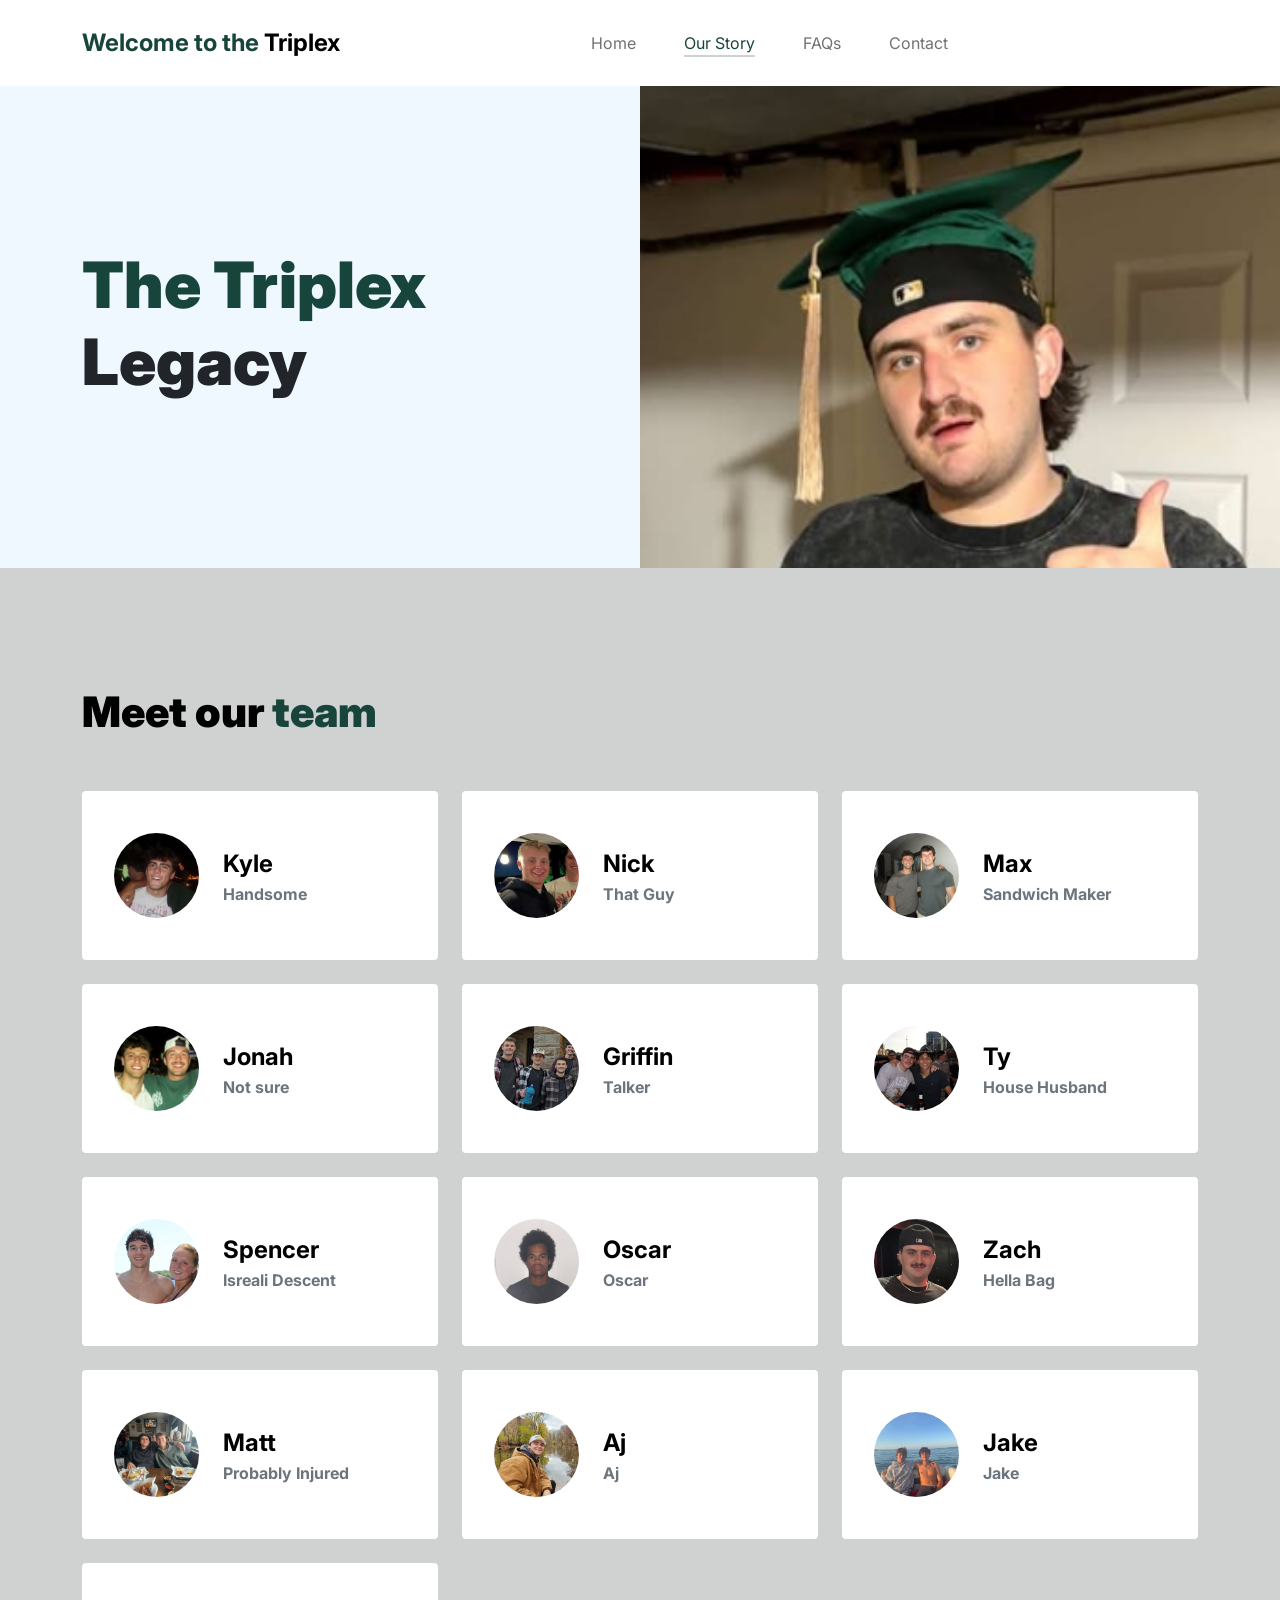
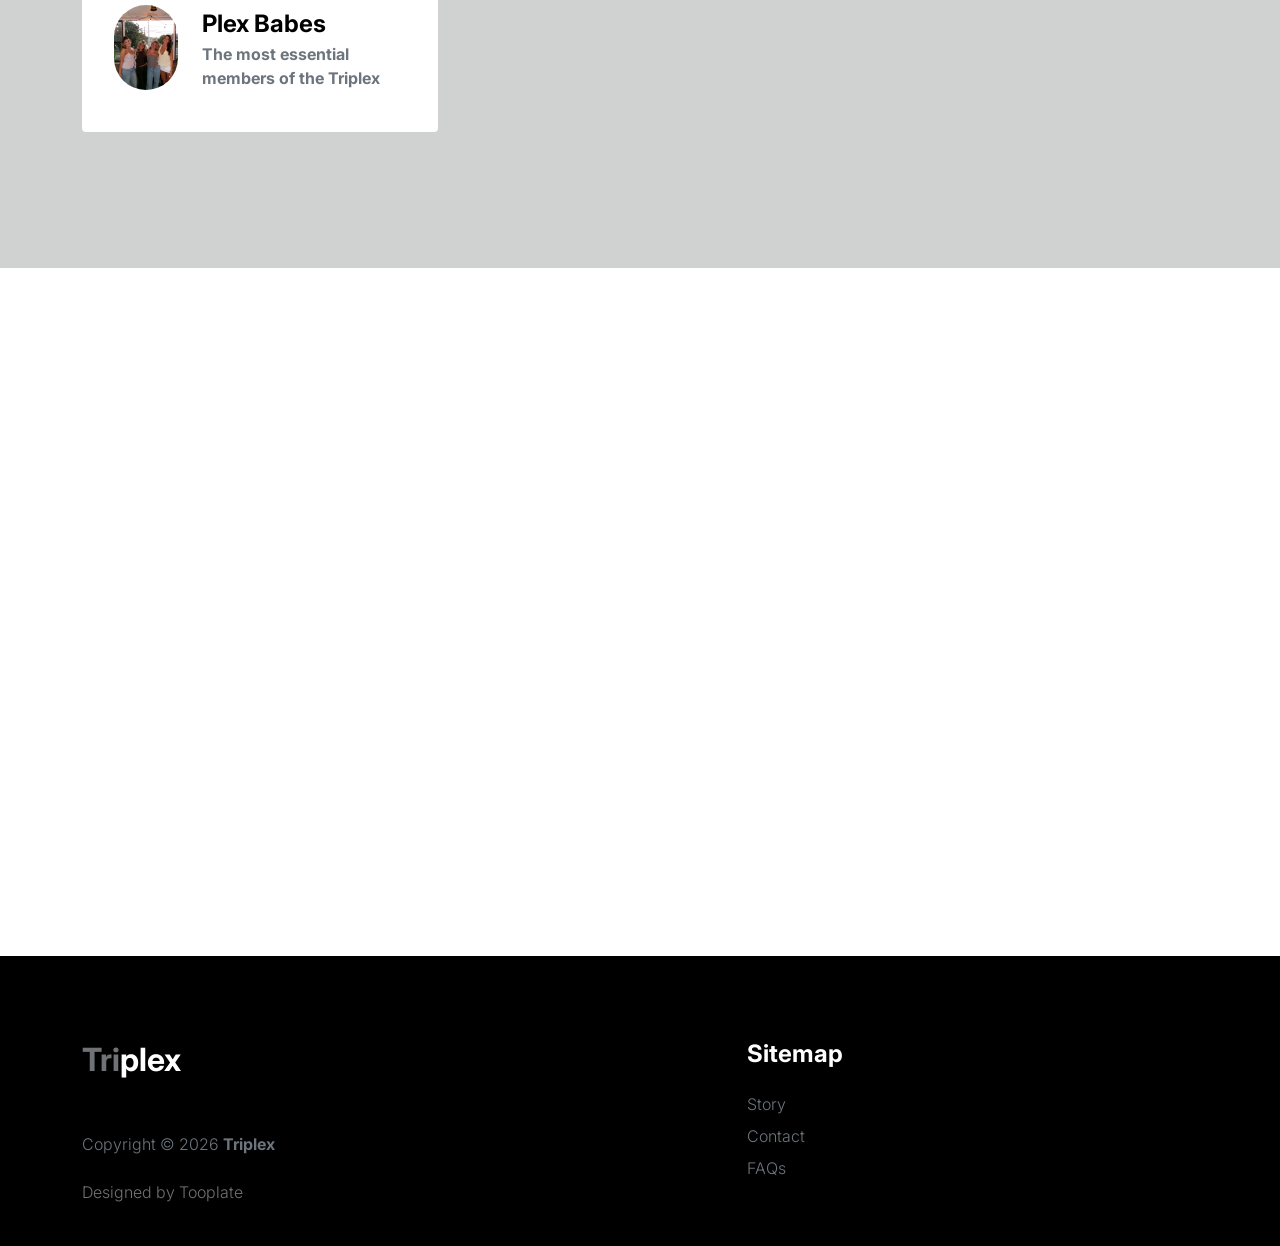
==== commit 3ad657f0: "final" ====
--- a/about.html
+++ b/about.html
@@ -7,7 +7,7 @@
         <meta name="description" content="">
         <meta name="author" content="">
 
-        <title>Tooplate's Little Fashion - About Page</title>
+        <title>Triplex</title>
 
         <!-- CSS FILES -->
         <link rel="preconnect" href="https://fonts.googleapis.com">
@@ -80,14 +80,14 @@
 
                         <div class="col-lg-6 col-12 header-info">
                             <h1>
-                                <span class="d-block text-primary">Company</span>
-                                <span class="d-block text-dark">Fashion</span>
+                                <span class="d-block text-primary">The Triplex</span>
+                                <span class="d-block text-dark">Legacy</span>
                             </h1>
                         </div>
                     </div>
                 </div>
 
-                <img src="images/header/businesspeople-meeting-office-working.jpg" class="header-image img-fluid" alt="">
+                <img src="images/legacy.png" class="header-image img-fluid" alt="">
             </header>
 
             <section class="team section-padding">
@@ -100,49 +100,143 @@
 
                         <div class="col-lg-4 mb-4 col-12">
                             <div class="team-thumb d-flex align-items-center">
-                                <img src="images/people/senior-man-wearing-white-face-mask-covid-19-campaign-with-design-space.jpeg" class="img-fluid custom-circle-image team-image me-4" alt="">
-
-                                <div class="team-info">
-                                    <h5 class="mb-0">Don</h5>
-                                    <strong class="text-muted">Product, VP</strong>
-
-                                    <!-- Button trigger modal -->
-                                    <button type="button" class="btn custom-modal-btn" data-bs-toggle="modal" data-bs-target="#don">
-                                      <i class="bi-plus-circle-fill"></i>
-                                    </button>
-
-                                </div>
-                            </div>
-                        </div>
-
-                        <div class="col-lg-4 mb-4 col-12">
-                            <div class="team-thumb d-flex align-items-center">
-                                <img src="images/people/portrait-british-woman.jpeg" class="img-fluid custom-circle-image team-image me-4" alt="">
-
-                                <div class="team-info">
-                                    <h5 class="mb-0">Kelly</h5>
-                                    <strong class="text-muted">Marketing</strong>
-
-                                    <!-- Button trigger modal -->
-                                    <button type="button" class="btn custom-modal-btn" data-bs-toggle="modal" data-bs-target="#kelly">
-                                      <i class="bi-plus-circle-fill"></i>
-                                    </button>
+                                <img src="images/team photos/kyle.jpg" class="img-fluid custom-circle-image team-image me-4" alt="">
+
+                                <div class="team-info">
+                                    <h5 class="mb-0">Kyle</h5>
+                                    <strong class="text-muted">Handsome</strong>
+                                </div>
+                            </div>
+                        </div>
+
+                        <div class="col-lg-4 mb-4 col-12">
+                            <div class="team-thumb d-flex align-items-center">
+                                <img src="images/team photos/nick.jpg" class="img-fluid custom-circle-image team-image me-4" alt="">
+
+                                <div class="team-info">
+                                    <h5 class="mb-0">Nick</h5>
+                                    <strong class="text-muted">That Guy</strong>
                                 </div>
                             </div>
                         </div>
 
                         <div class="col-lg-4 mb-lg-0 mb-4 col-12">
                             <div class="team-thumb d-flex align-items-center">
-                                <img src="images/people/beautiful-woman-face-portrait-brown-background.jpeg" class="img-fluid custom-circle-image team-image me-4" alt="">
-
-                                <div class="team-info">
-                                    <h5 class="mb-0">Marie</h5>
-                                    <strong class="text-muted">Founder</strong>
-
-                                    <!-- Button trigger modal -->
-                                    <button type="button" class="btn custom-modal-btn" data-bs-toggle="modal" data-bs-target="#marie">
-                                      <i class="bi-plus-circle-fill"></i>
-                                    </button>
+                                <img src="images/team photos/max.jpg" class="img-fluid custom-circle-image team-image me-4" alt="">
+
+                                <div class="team-info">
+                                    <h5 class="mb-0">Max</h5>
+                                    <strong class="text-muted">Sandwich Maker</strong>
+                                </div>
+                            </div>
+                        </div>
+
+                        <div class="col-lg-4 mb-4 col-12">
+                            <div class="team-thumb d-flex align-items-center">
+                                <img src="images/team photos/jonah.jpg" class="img-fluid custom-circle-image team-image me-4" alt="">
+
+                                <div class="team-info">
+                                    <h5 class="mb-0">Jonah</h5>
+                                    <strong class="text-muted">Not sure</strong>
+                                </div>
+                            </div>
+                        </div>
+
+                        <div class="col-lg-4 mb-4 col-12">
+                            <div class="team-thumb d-flex align-items-center">
+                                <img src="images/team photos/griffin.jpg" class="img-fluid custom-circle-image team-image me-4" alt="">
+
+                                <div class="team-info">
+                                    <h5 class="mb-0">Griffin</h5>
+                                    <strong class="text-muted">Talker</strong>
+                                </div>
+                            </div>
+                        </div>
+
+                        <div class="col-lg-4 mb-4 col-12">
+                            <div class="team-thumb d-flex align-items-center">
+                                <img src="images/team photos/ty.jpg" class="img-fluid custom-circle-image team-image me-4" alt="">
+
+                                <div class="team-info">
+                                    <h5 class="mb-0">Ty</h5>
+                                    <strong class="text-muted">House Husband</strong>
+                                </div>
+                            </div>
+                        </div>
+
+                        <div class="col-lg-4 mb-4 col-12">
+                            <div class="team-thumb d-flex align-items-center">
+                                <img src="images/team photos/spencer.jpg" class="img-fluid custom-circle-image team-image me-4" alt="">
+
+                                <div class="team-info">
+                                    <h5 class="mb-0">Spencer</h5>
+                                    <strong class="text-muted">Isreali Descent</strong>
+                                </div>
+                            </div>
+                        </div>
+
+                        <div class="col-lg-4 mb-4 col-12">
+                            <div class="team-thumb d-flex align-items-center">
+                                <img src="images/team photos/oscar.jpg" class="img-fluid custom-circle-image team-image me-4" alt="">
+
+                                <div class="team-info">
+                                    <h5 class="mb-0">Oscar</h5>
+                                    <strong class="text-muted">Oscar</strong>
+                                </div>
+                            </div>
+                        </div>
+
+                        <div class="col-lg-4 mb-4 col-12">
+                            <div class="team-thumb d-flex align-items-center">
+                                <img src="images/team photos/zach.jpg" class="img-fluid custom-circle-image team-image me-4" alt="">
+
+                                <div class="team-info">
+                                    <h5 class="mb-0">Zach</h5>
+                                    <strong class="text-muted">Hella Bag</strong>
+                                </div>
+                            </div>
+                        </div>
+
+                        <div class="col-lg-4 mb-4 col-12">
+                            <div class="team-thumb d-flex align-items-center">
+                                <img src="images/team photos/matt.jpg" class="img-fluid custom-circle-image team-image me-4" alt="">
+
+                                <div class="team-info">
+                                    <h5 class="mb-0">Matt</h5>
+                                    <strong class="text-muted">Probably Injured</strong>
+                                </div>
+                            </div>
+                        </div>
+
+                        <div class="col-lg-4 mb-4 col-12">
+                            <div class="team-thumb d-flex align-items-center">
+                                <img src="images/team photos/aj.jpg" class="img-fluid custom-circle-image team-image me-4" alt="">
+
+                                <div class="team-info">
+                                    <h5 class="mb-0">Aj</h5>
+                                    <strong class="text-muted">Aj</strong>
+                                </div>
+                            </div>
+                        </div>
+
+                        <div class="col-lg-4 mb-4 col-12">
+                            <div class="team-thumb d-flex align-items-center">
+                                <img src="images/team photos/jake.jpg" class="img-fluid custom-circle-image team-image me-4" alt="">
+
+                                <div class="team-info">
+                                    <h5 class="mb-0">Jake</h5>
+                                    <strong class="text-muted">Jake</strong>
+                                </div>
+                            </div>
+                        </div>
+
+                        <div class="col-lg-4 mb-4 col-12">
+                            <div class="team-thumb d-flex align-items-center">
+                                <img src="images/team photos/plex babes.jpeg" class="img-fluid custom-circle-image team-image me-4" alt="">
+
+                                <div class="team-info">
+                                    <h5 class="mb-0">Plex Babes</h5>
+                                    <strong class="text-muted">The most essential members of the Triplex</strong>
                                 </div>
                             </div>
                         </div>
@@ -156,47 +250,24 @@
                     <div class="row">
 
                         <div class="col-lg-9 mx-auto col-11">
-                            <h2 class="text-center">Customer love, <br> <span>Little</span> Fashion</h2>
+                            <h2 class="text-center">The people <br> <span>love</span> Triplex.</h2>
 
                             <div class="slick-testimonial">
                                 <div class="slick-testimonial-caption">
-                                    <p class="lead">Over three years in business, We’ve had the chance to work on a variety of projects, with companies Lorem ipsum dolor sit amet</p>
-
-                                    <div class="slick-testimonial-client d-flex align-items-center mt-4">
-                                        <img src="images/people/senior-man-wearing-white-face-mask-covid-19-campaign-with-design-space.jpeg" class="img-fluid custom-circle-image me-3" alt="">
-
-                                        <span>George, <strong class="text-muted">Digital Art Fashion</strong></span>
-                                    </div>
+                                    <p class="lead">Triplex rocks!</p>
+
                                 </div>
 
                                 <div class="slick-testimonial-caption">
-                                    <p class="lead">Over three years in business, We’ve had the chance to work on a variety of projects, with companies Lorem ipsum dolor sit amet</p>
-
-                                    <div class="slick-testimonial-client d-flex align-items-center mt-4">
-                                        <img src="images/people/beautiful-woman-face-portrait-brown-background.jpeg" class="img-fluid custom-circle-image me-3" alt="">
-
-                                        <span>Sandar, <strong class="text-muted">Zoom Fashion Idea</strong></span>
-                                    </div>
+                                    <p class="lead">Afters at the Triplex is always a blast!</p>
                                 </div>
 
                                 <div class="slick-testimonial-caption">
-                                    <p class="lead">Over three years in business, We’ve had the chance to work on a variety of projects, with companies Lorem ipsum dolor sit amet</p>
-
-                                    <div class="slick-testimonial-client d-flex align-items-center mt-4">
-                                        <img src="images/people/portrait-british-woman.jpeg" class="img-fluid custom-circle-image me-3" alt="">
-
-                                        <span>Marie, <strong class="text-muted">Art Fashion Design</strong></span>
-                                    </div>
+                                    <p class="lead">The best place to hang out with friends!</p>
                                 </div>
 
                                 <div class="slick-testimonial-caption">
-                                    <p class="lead">Over three years in business, We’ve had the chance to work on a variety of projects, with companies Lorem ipsum dolor sit amet</p>
-
-                                    <div class="slick-testimonial-client d-flex align-items-center mt-4">
-                                        <img src="images/people/woman-wearing-mask-face-closeup-covid-19-green-background.jpeg" class="img-fluid custom-circle-image me-3" alt="">
-
-                                        <span>Catherine, <strong class="text-muted">Dress Fashion</strong></span>
-                                    </div>
+                                    <p class="lead">You'll make memories that last a lifetime!</p>
                                 </div>
                             </div>
                         </div>
@@ -221,27 +292,12 @@
                     <div class="col-lg-5 col-8">
                         <h5 class="text-white mb-3">Sitemap</h5>
 
-                        <ul class="footer-menu d-flex flex-wrap">
+                        <ul class="footer-menu">
                             <li class="footer-menu-item"><a href="about.html" class="footer-menu-link">Story</a></li>
 
+                            <li class="footer-menu-item"><a href="contact.html" class="footer-menu-link">Contact</a></li>
+
                             <li class="footer-menu-item"><a href="faq.html" class="footer-menu-link">FAQs</a></li>
-
-                            <li class="footer-menu-item"><a href="contact.html" class="footer-menu-link">Contact</a></li>
-                        </ul>
-                    </div>
-
-                    <div class="col-lg-3 col-4">
-                        <h5 class="text-white mb-3">Socials</h5>
-
-                        <ul class="social-icon">
-
-                            <li><a href="#" class="social-icon-link bi-youtube"></a></li>
-
-                            <li><a href="#" class="social-icon-link bi-whatsapp"></a></li>
-
-                            <li><a href="#" class="social-icon-link bi-instagram"></a></li>
-
-                            <li><a href="#" class="social-icon-link bi-skype"></a></li>
                         </ul>
                     </div>
 
--- a/css/tooplate-little-fashion.css
+++ b/css/tooplate-little-fashion.css
@@ -1032,11 +1032,12 @@
 .footer-menu {
   margin: 0;
   padding: 0;
+  display: block;
 }
 
 .footer-menu-item {
   display: block;
-  width: 50%;
+  width: 100%;
 }
 
 .footer-menu-link {
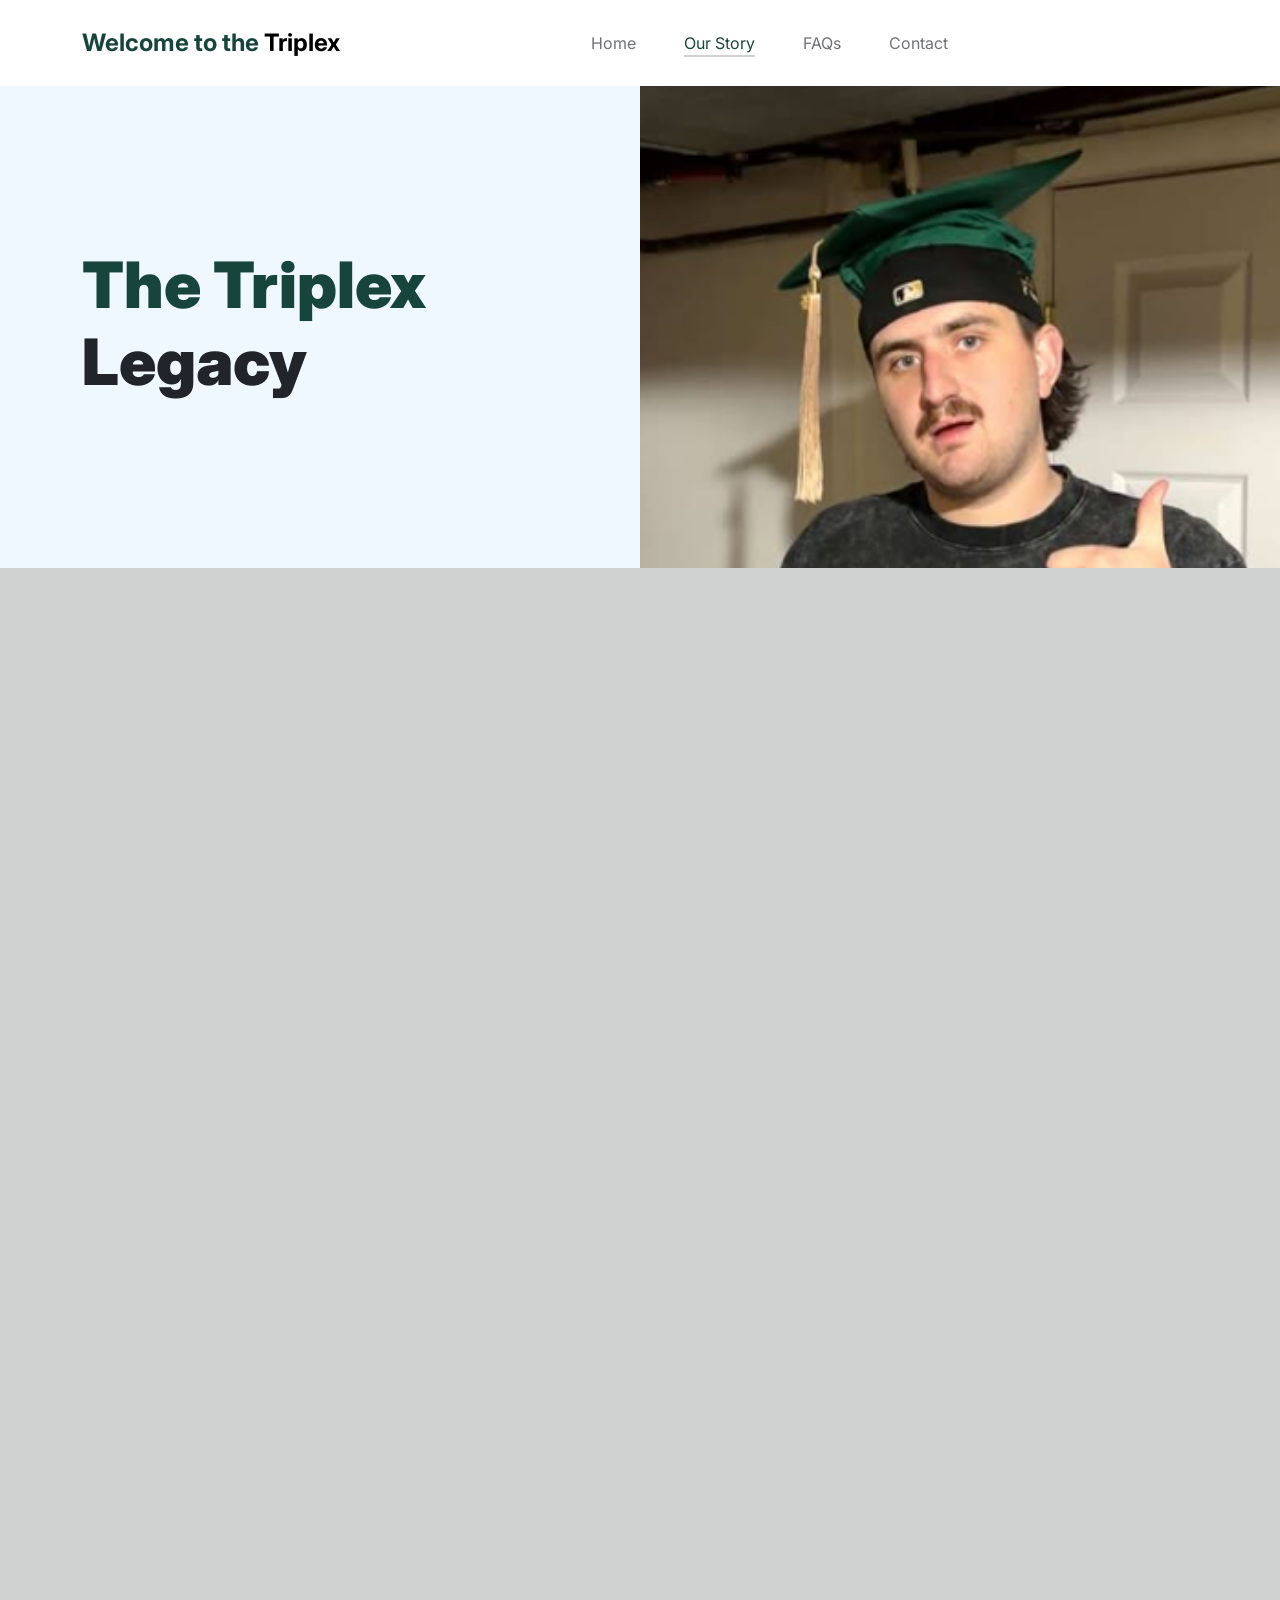
==== commit f1ca86bc: "fixes" ====
--- a/about.html
+++ b/about.html
@@ -126,7 +126,7 @@
 
                                 <div class="team-info">
                                     <h5 class="mb-0">Max</h5>
-                                    <strong class="text-muted">Sandwich Maker</strong>
+                                    <strong class="text-muted">The Sandwich Guy</strong>
                                 </div>
                             </div>
                         </div>
@@ -137,7 +137,7 @@
 
                                 <div class="team-info">
                                     <h5 class="mb-0">Jonah</h5>
-                                    <strong class="text-muted">Not sure</strong>
+                                    <strong class="text-muted">Nicest Person Ever</strong>
                                 </div>
                             </div>
                         </div>
@@ -148,7 +148,7 @@
 
                                 <div class="team-info">
                                     <h5 class="mb-0">Griffin</h5>
-                                    <strong class="text-muted">Talker</strong>
+                                    <strong class="text-muted">Big Talker</strong>
                                 </div>
                             </div>
                         </div>
@@ -181,7 +181,7 @@
 
                                 <div class="team-info">
                                     <h5 class="mb-0">Oscar</h5>
-                                    <strong class="text-muted">Oscar</strong>
+                                    <strong class="text-muted">DUDE.</strong>
                                 </div>
                             </div>
                         </div>
@@ -192,7 +192,7 @@
 
                                 <div class="team-info">
                                     <h5 class="mb-0">Zach</h5>
-                                    <strong class="text-muted">Hella Bag</strong>
+                                    <strong class="text-muted">The Mustache</strong>
                                 </div>
                             </div>
                         </div>
@@ -214,7 +214,7 @@
 
                                 <div class="team-info">
                                     <h5 class="mb-0">Aj</h5>
-                                    <strong class="text-muted">Aj</strong>
+                                    <strong class="text-muted">Handyman</strong>
                                 </div>
                             </div>
                         </div>
@@ -225,7 +225,7 @@
 
                                 <div class="team-info">
                                     <h5 class="mb-0">Jake</h5>
-                                    <strong class="text-muted">Jake</strong>
+                                    <strong class="text-muted">Spawns Occasionally</strong>
                                 </div>
                             </div>
                         </div>
@@ -236,7 +236,7 @@
 
                                 <div class="team-info">
                                     <h5 class="mb-0">Plex Babes</h5>
-                                    <strong class="text-muted">The most essential members of the Triplex</strong>
+                                    <strong class="text-muted">Our beautiful, intelligent, and exceptional neighbors.</strong>
                                 </div>
                             </div>
                         </div>
@@ -255,7 +255,6 @@
                             <div class="slick-testimonial">
                                 <div class="slick-testimonial-caption">
                                     <p class="lead">Triplex rocks!</p>
-
                                 </div>
 
                                 <div class="slick-testimonial-caption">
@@ -304,124 +303,6 @@
                 </div>
             </div>
         </footer>
-
-        <!-- TEAM MEMBER MODAL -->
-        <div class="modal fade" id="don" tabindex="-1" aria-labelledby="exampleModalLabel" aria-hidden="true">
-            <div class="modal-dialog modal-dialog-centered modal-lg">
-                <div class="modal-content border-0">
-                    <div class="modal-header flex-column">
-                        <h3 class="modal-title" id="exampleModalLabel">Don Haruko</h3>
-
-                        <h6 class="text-muted">Product, VP</h6>
-
-                        <button type="button" class="btn-close" data-bs-dismiss="modal" aria-label="Close"></button>
-                    </div>
-
-                    <div class="modal-body">
-                        <h5 class="mb-4">Over three years in business had the chance to work on variety of projects, with companies</h5>
-
-                        <div class="row mb-4">
-                            <div class="col-lg-6 col-12">
-                                <p>Lorem ipsum dolor sit amet, consectetur adipiscing elit, sed do eiusmod tempor incididunt ut labore et dolore magna aliqua.</p>
-                            </div>
-
-                            <div class="col-lg-6 col-12">
-                                <p>Incididunt ut labore et dolore magna aliqua. Quis ipsum suspendisse commodo viverra.</p>
-                            </div>
-                        </div>
-
-                        <ul class="social-icon">
-                            <li class="me-3"><strong>Where to find?</strong></li>
-
-                            <li><a href="#" class="social-icon-link bi-youtube"></a></li>
-
-                            <li><a href="#" class="social-icon-link bi-whatsapp"></a></li>
-
-                            <li><a href="#" class="social-icon-link bi-instagram"></a></li>
-                        </ul>
-                    </div>
-                </div>
-
-            </div>
-        </div>
-
-        <!-- TEAM MEMBER MODAL -->
-        <div class="modal fade" id="kelly" tabindex="-1" aria-labelledby="exampleModalLabel" aria-hidden="true">
-            <div class="modal-dialog modal-dialog-centered modal-lg">
-                <div class="modal-content border-0">
-                    <div class="modal-header flex-column">
-                        <h3 class="modal-title" id="exampleModalLabel">Kelly Lisa</h3>
-
-                        <h6 class="text-muted">Global, Head of Marketing</h6>
-
-                        <button type="button" class="btn-close" data-bs-dismiss="modal" aria-label="Close"></button>
-                    </div>
-
-                    <div class="modal-body">
-                        <h5 class="mb-4">Over three years in business had the chance to work on variety of projects, with companies</h5>
-
-                        <div class="row mb-4">
-                            <div class="col-lg-6 col-12">
-                                <p>Lorem ipsum dolor sit amet, consectetur adipiscing elit, sed do eiusmod tempor incididunt ut labore et dolore magna aliqua.</p>
-                            </div>
-
-                            <div class="col-lg-6 col-12">
-                                <p>Incididunt ut labore et dolore magna aliqua. Quis ipsum suspendisse commodo viverra.</p>
-                            </div>
-                        </div>
-
-                        <ul class="social-icon">
-                            <li class="me-3"><strong>Where to find?</strong></li>
-
-                            <li><a href="#" class="social-icon-link bi-facebook"></a></li>
-
-                            <li><a href="#" class="social-icon-link bi-instagram"></a></li>
-                        </ul>
-                    </div>
-                </div>
-
-            </div>
-        </div>
-
-        <!-- TEAM MEMBER MODAL -->
-        <div class="modal fade" id="marie" tabindex="-1" aria-labelledby="exampleModalLabel" aria-hidden="true">
-            <div class="modal-dialog modal-dialog-centered modal-lg">
-                <div class="modal-content border-0">
-                    <div class="modal-header flex-column">
-                        <h3 class="modal-title" id="exampleModalLabel">Marie Sam</h3>
-
-                        <h6 class="text-muted">Founder & CEO</h6>
-
-                        <button type="button" class="btn-close" data-bs-dismiss="modal" aria-label="Close"></button>
-                    </div>
-
-                    <div class="modal-body">
-                        <h5 class="mb-4">Over three years in business had the chance to work on variety of projects, with companies</h5>
-
-                        <div class="row mb-4">
-                            <div class="col-lg-6 col-12">
-                                <p>Lorem ipsum dolor sit amet, consectetur adipiscing elit, sed do eiusmod tempor incididunt ut labore et dolore magna aliqua.</p>
-                            </div>
-
-                            <div class="col-lg-6 col-12">
-                                <p>Incididunt ut labore et dolore magna aliqua. Quis ipsum suspendisse commodo viverra.</p>
-                            </div>
-                        </div>
-
-                        <ul class="social-icon">
-                            <li class="me-3"><strong>Where to find?</strong></li>
-
-                            <li><a href="#" class="social-icon-link bi-twitter"></a></li>
-
-                            <li><a href="#" class="social-icon-link bi-linkedin"></a></li>
-
-                            <li><a href="#" class="social-icon-link bi-envelope"></a></li>
-                        </ul>
-                    </div>
-                </div>
-
-            </div>
-        </div>
 
         <!-- JAVASCRIPT FILES -->
         <script src="js/jquery.min.js"></script>
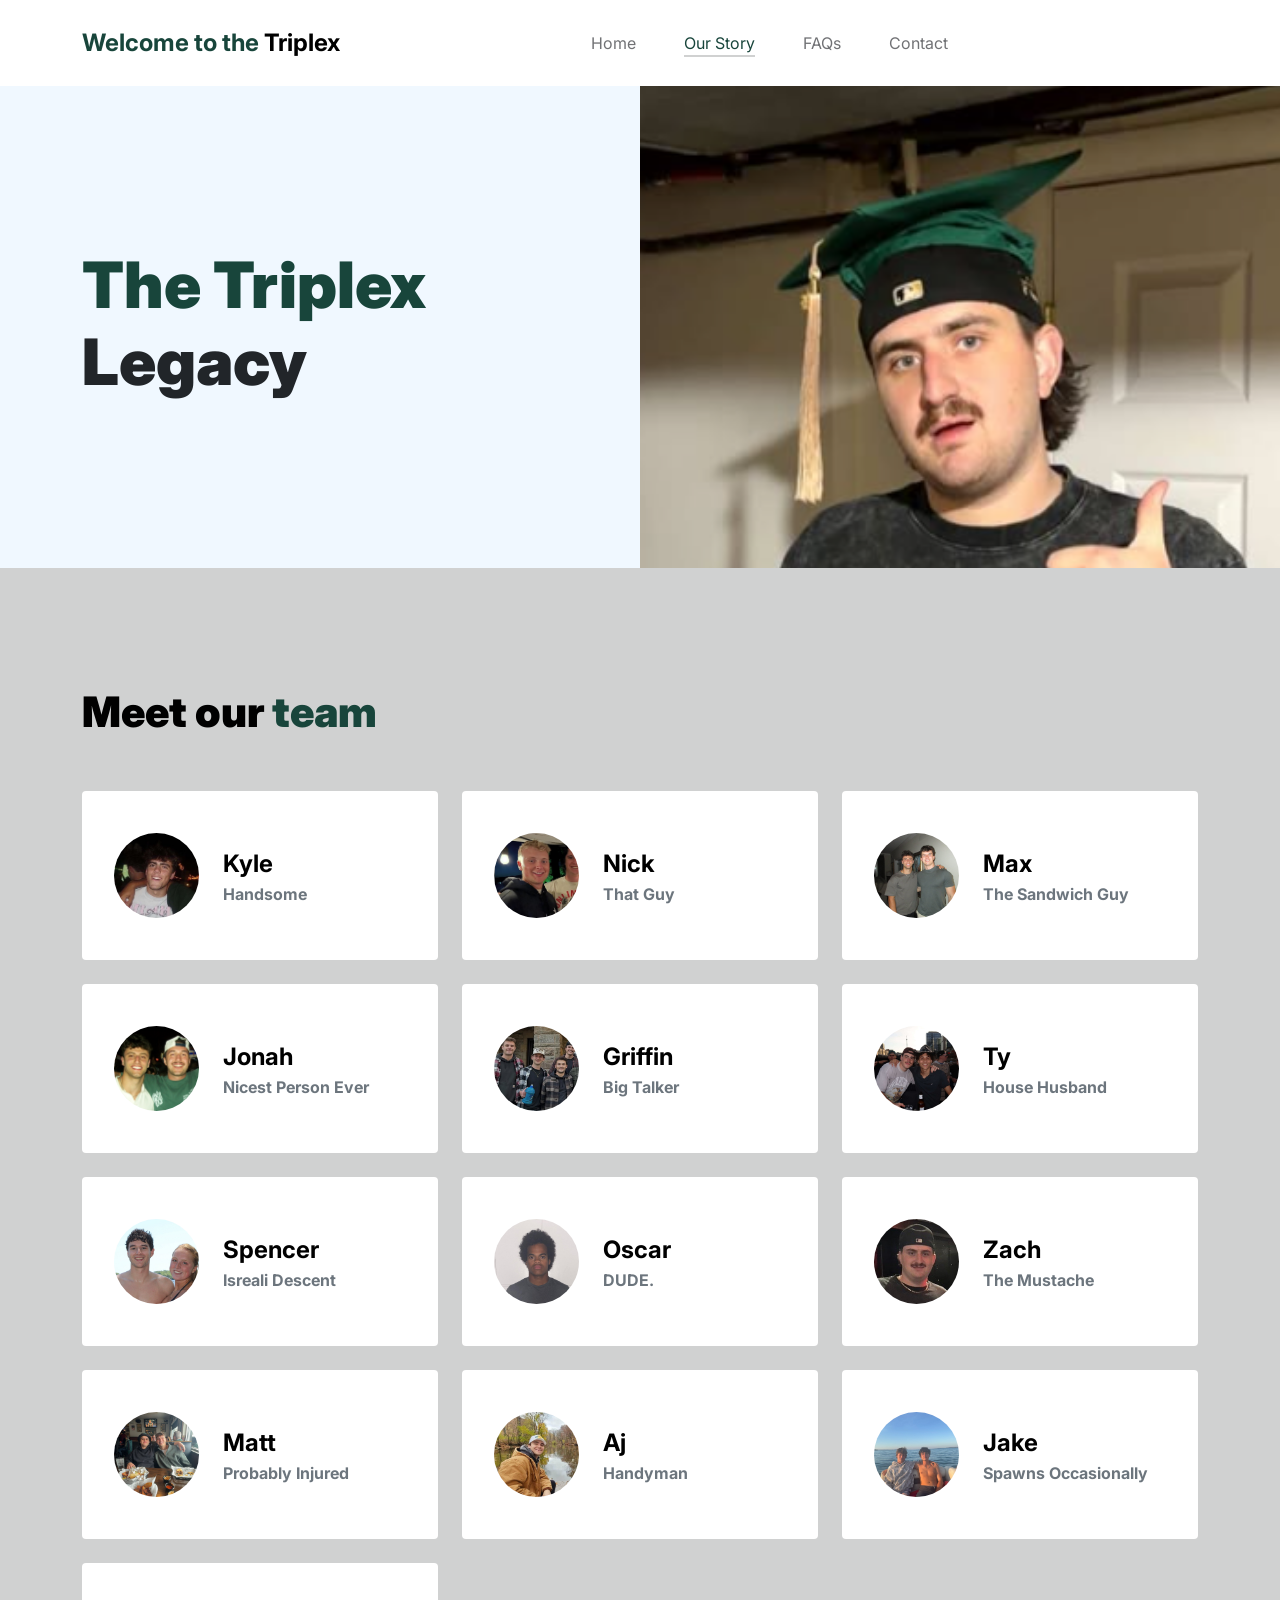
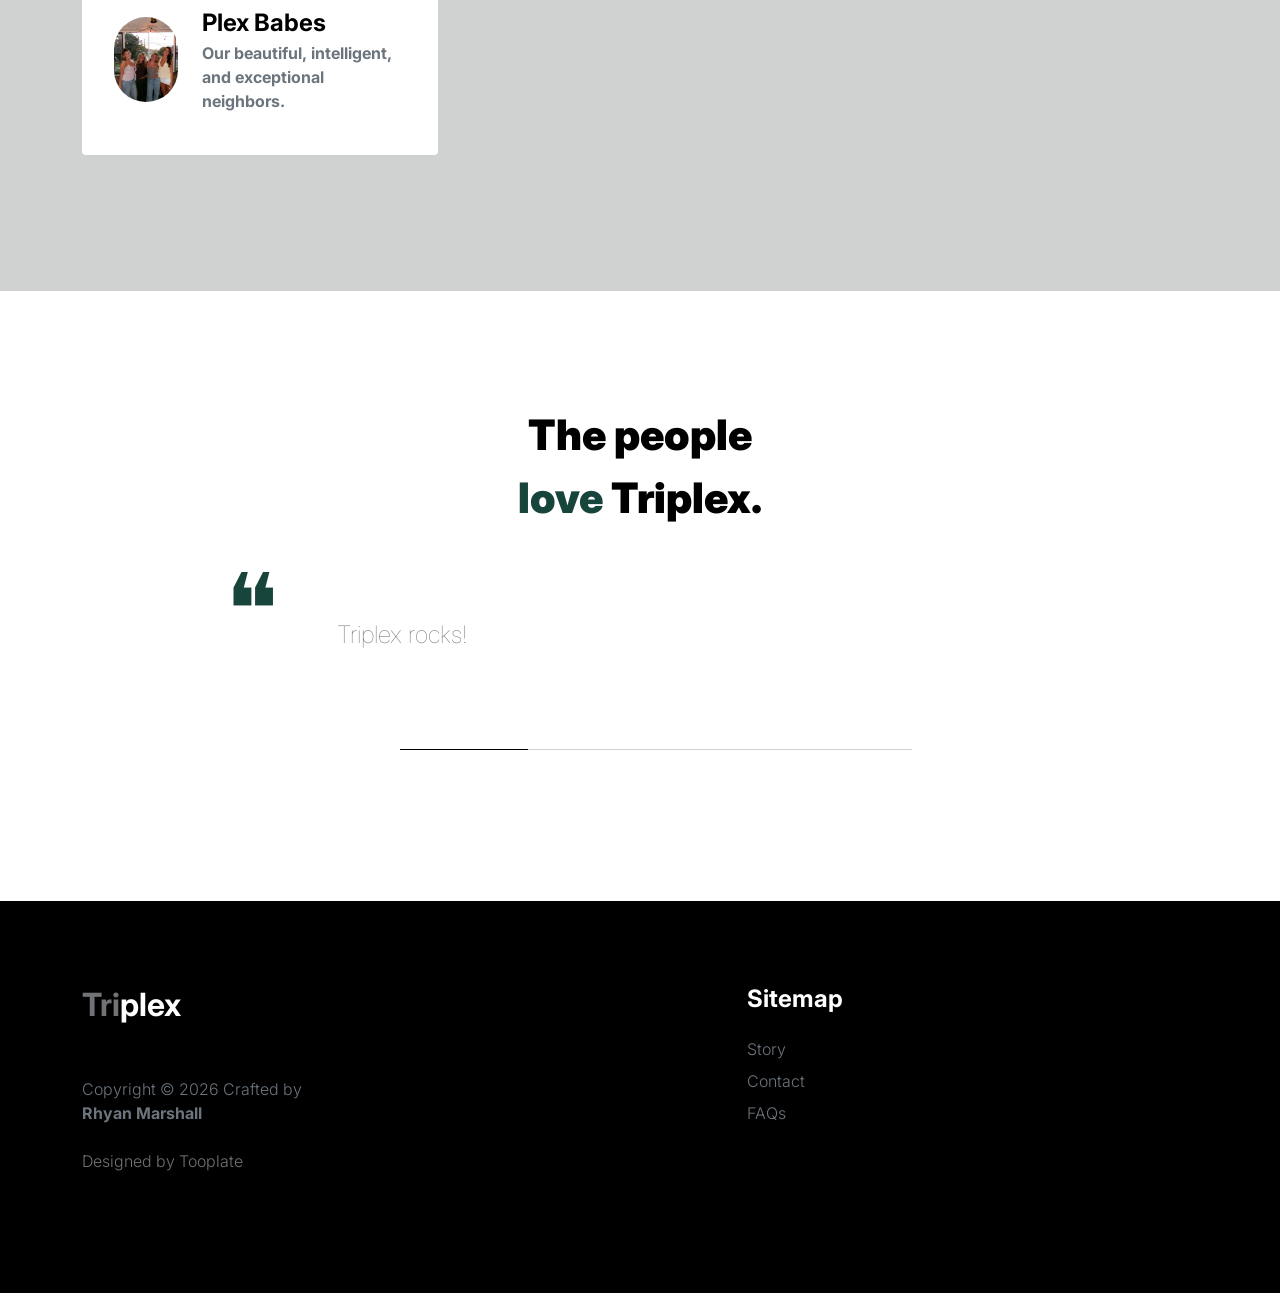
==== commit 35361537: "footer" ====
--- a/about.html
+++ b/about.html
@@ -283,7 +283,7 @@
 
                     <div class="col-lg-3 col-10 me-auto mb-4">
                         <h4 class="text-white mb-3"><a href="index.html">Tri</a>plex</h4>
-                        <p class="copyright-text text-muted mt-lg-5 mb-4 mb-lg-0">Copyright © 2026 <strong>Triplex</strong></p>
+                        <p class="copyright-text text-muted mt-lg-5 mb-4 mb-lg-0">Copyright © 2026 Crafted by <strong>Rhyan Marshall</strong></p>
                         <br>
                         <p class="copyright-text">Designed by <a href="https://www.tooplate.com/" target="_blank">Tooplate</a></p>
                     </div>
